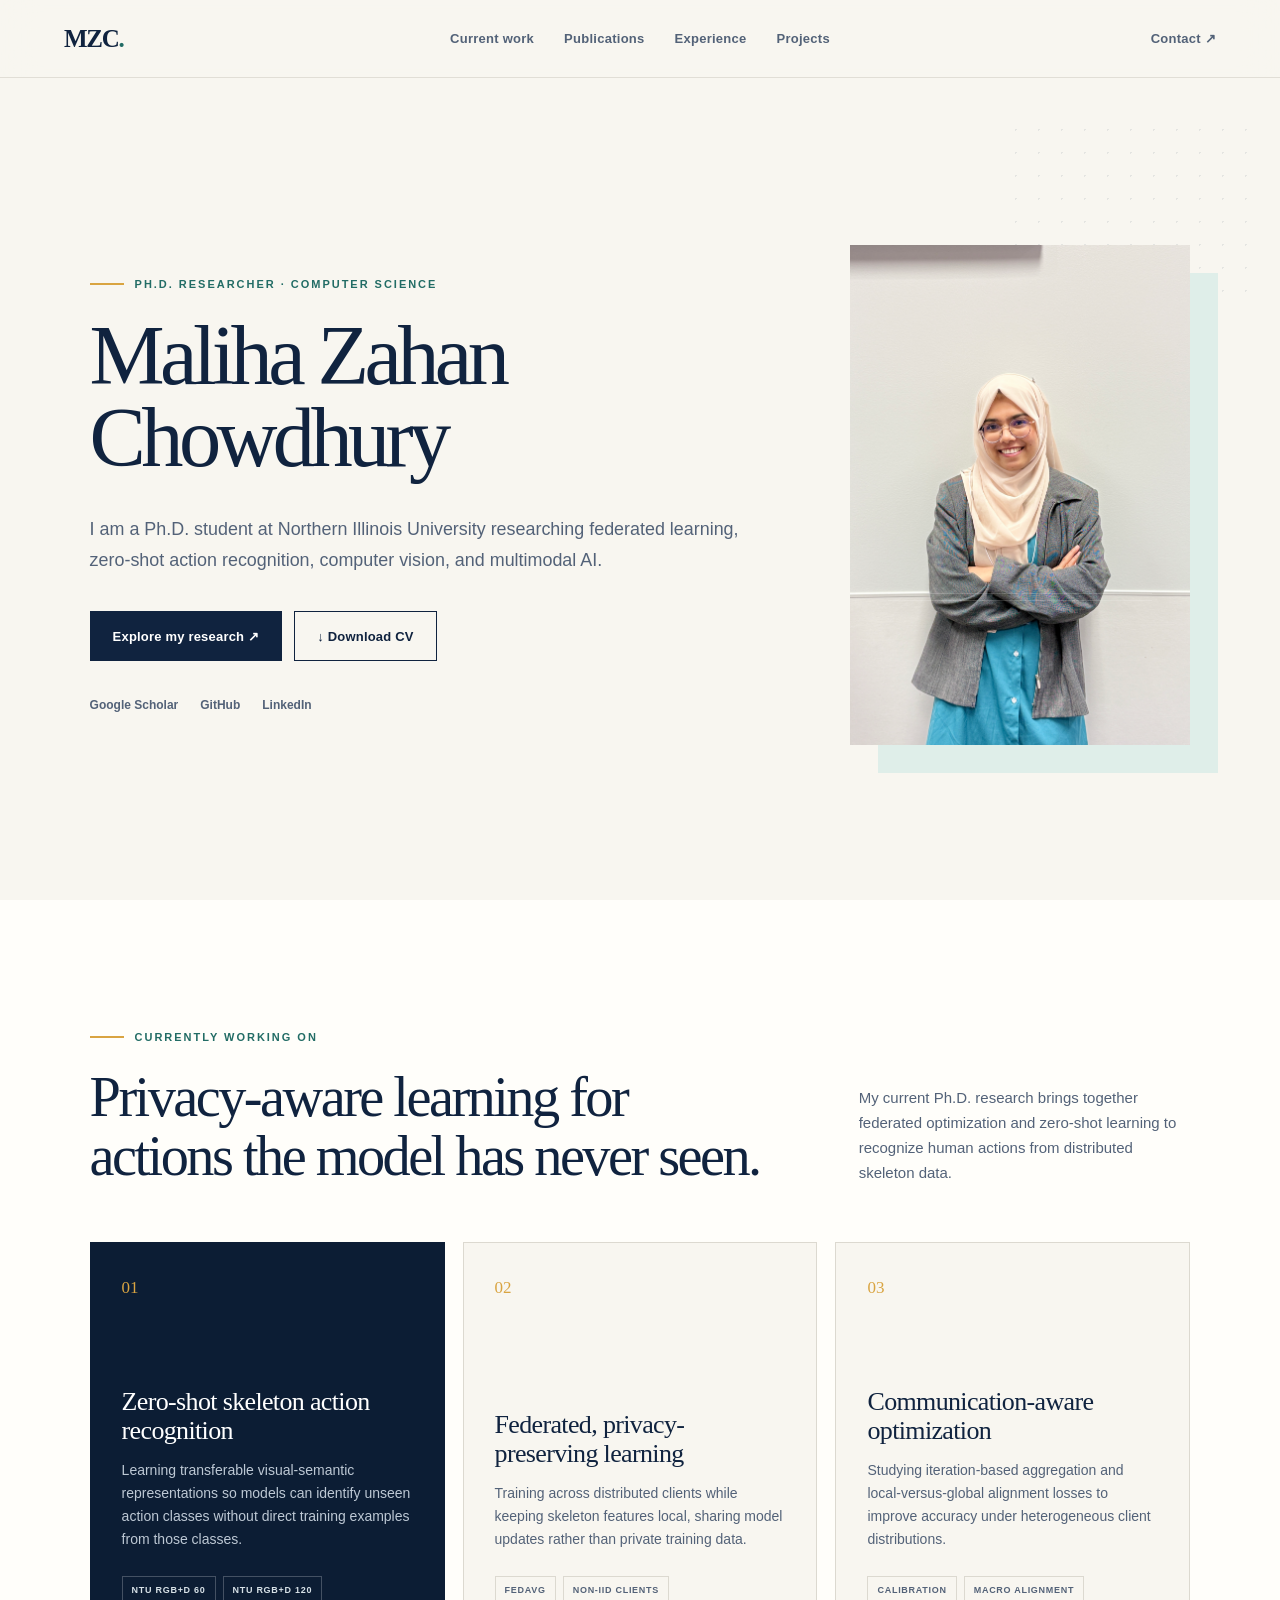
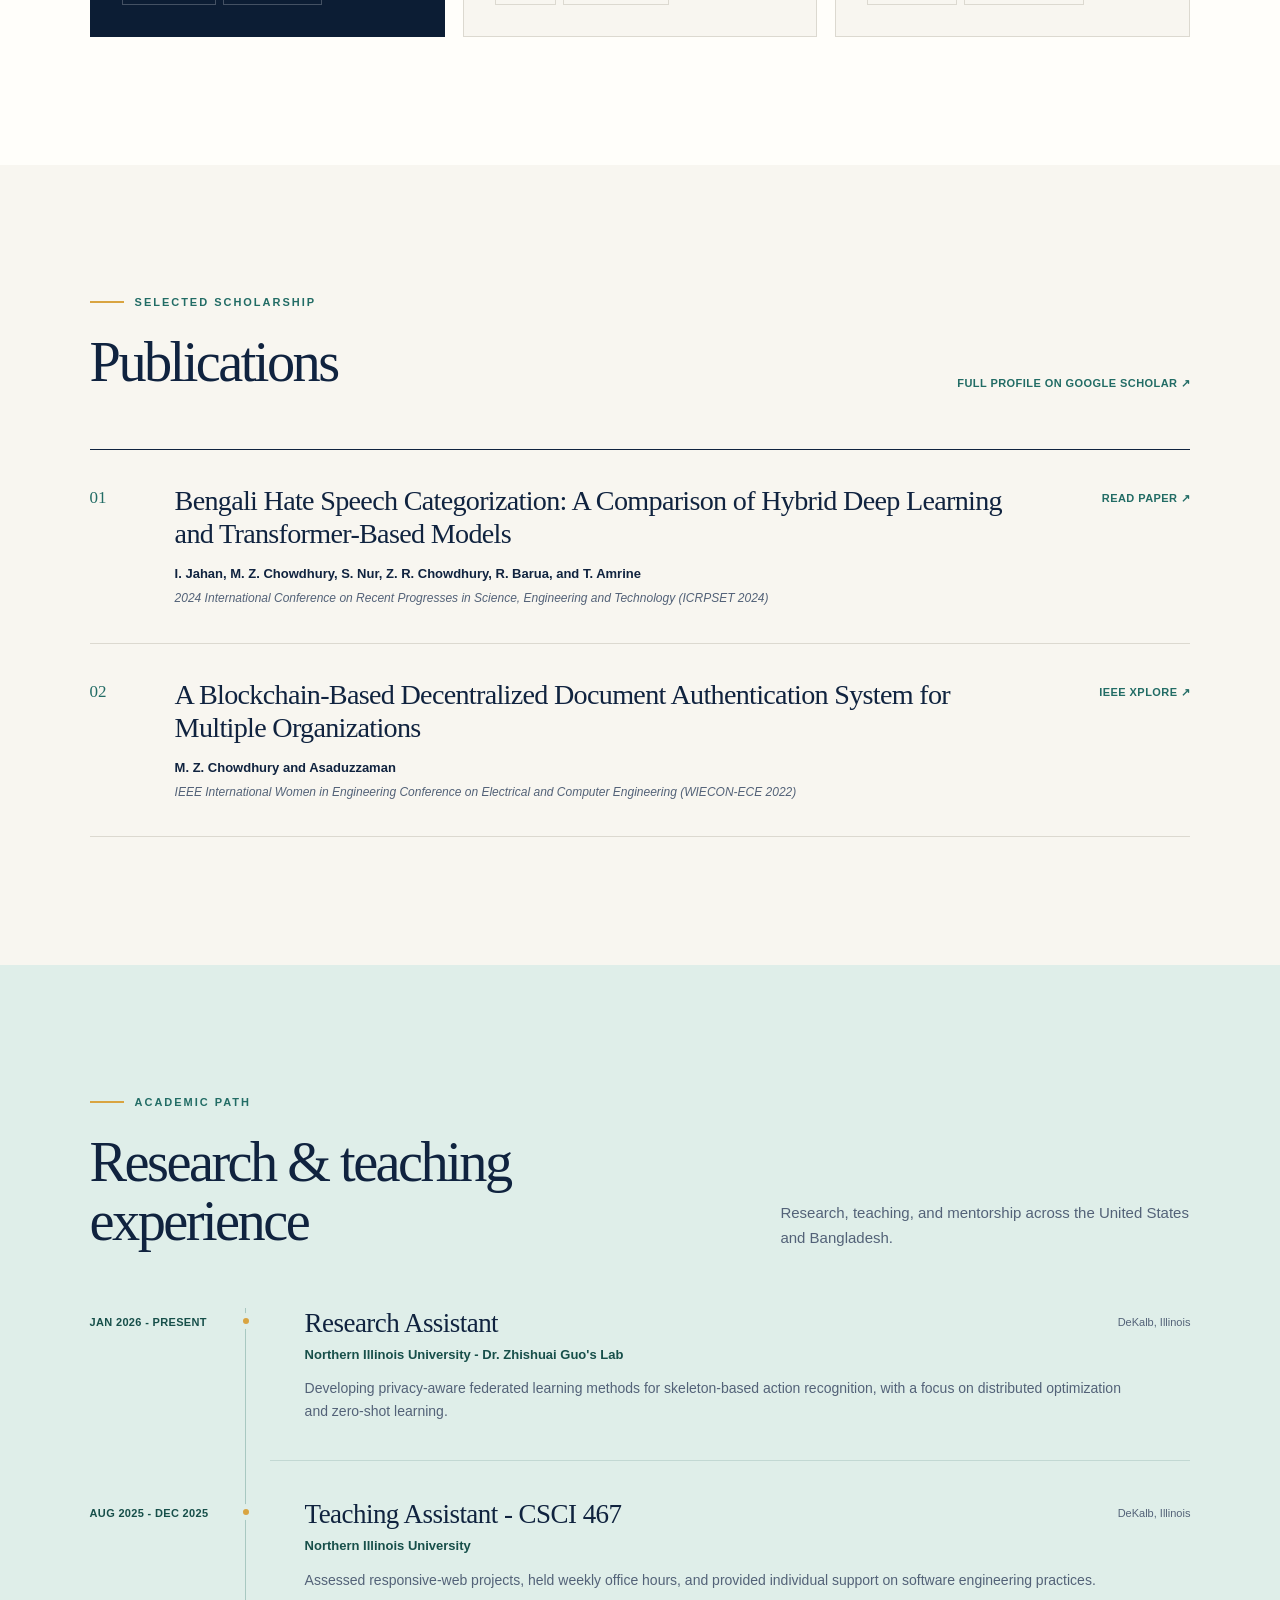
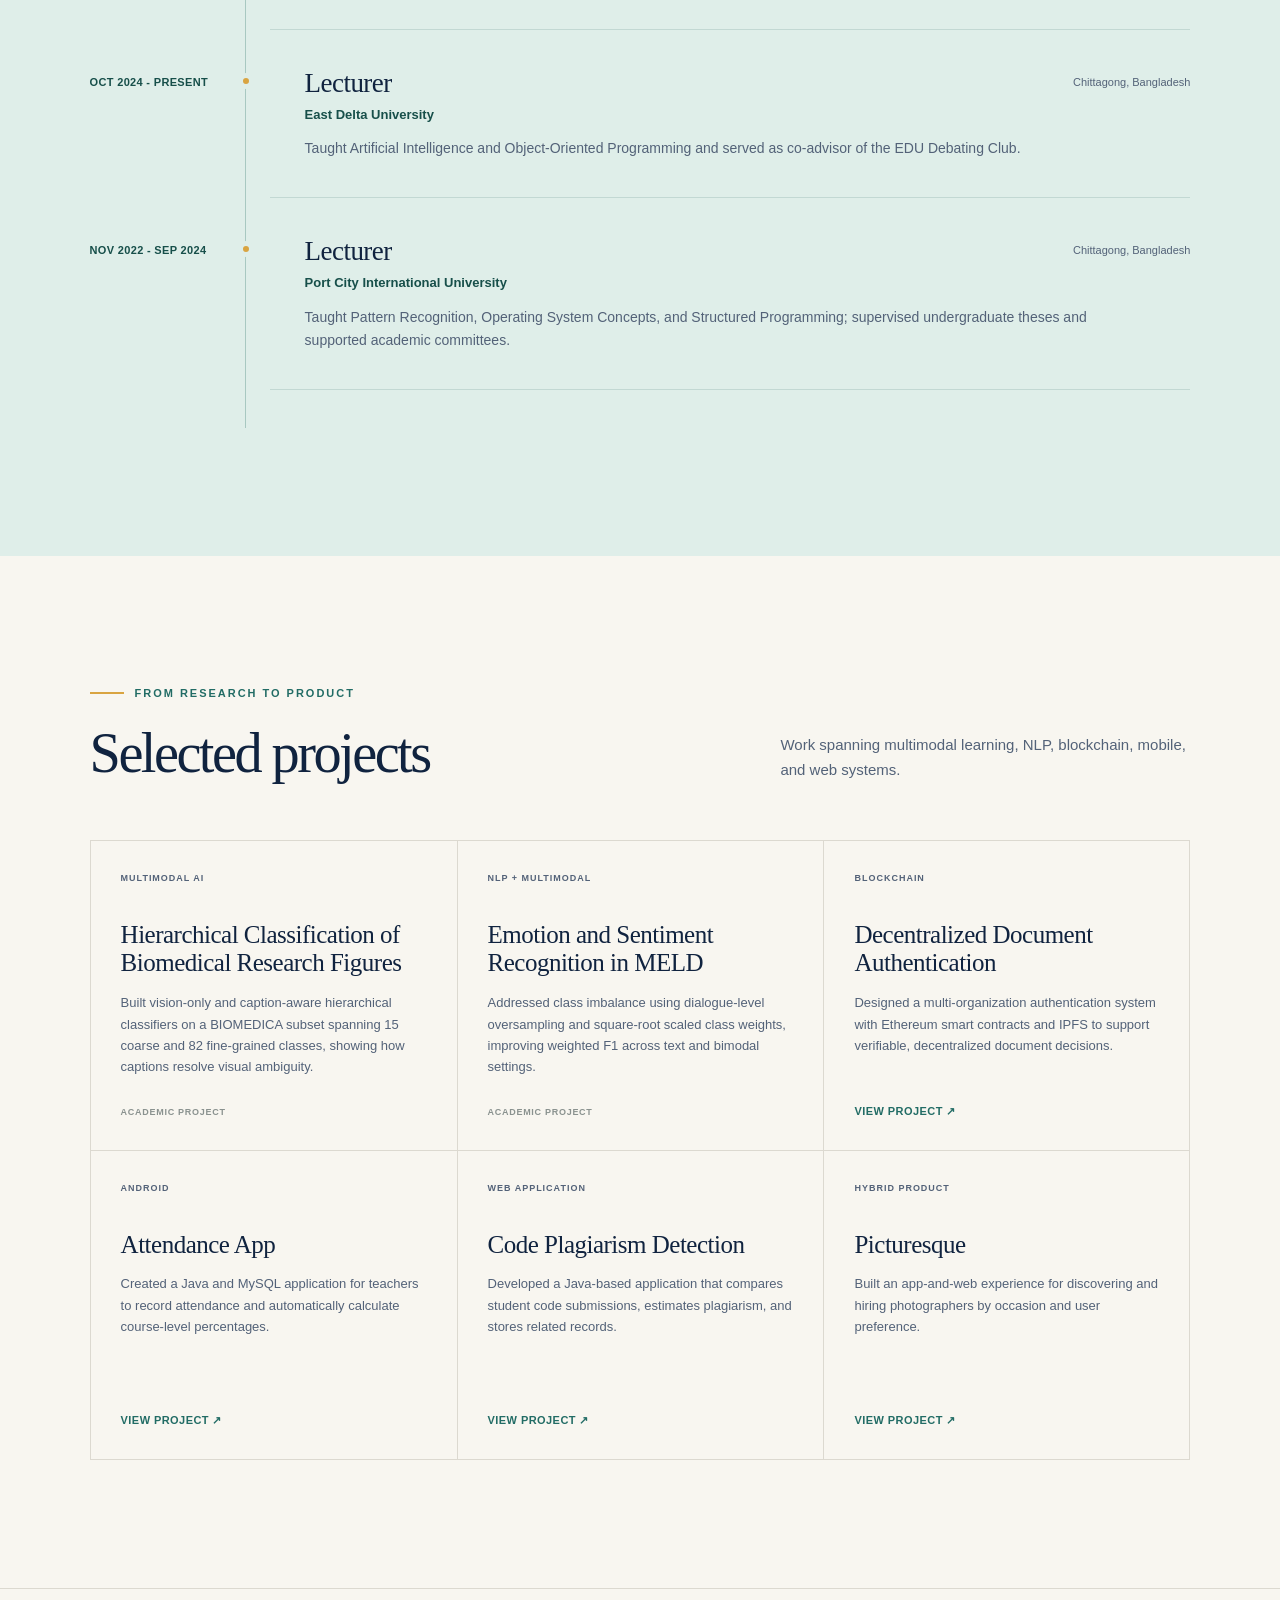
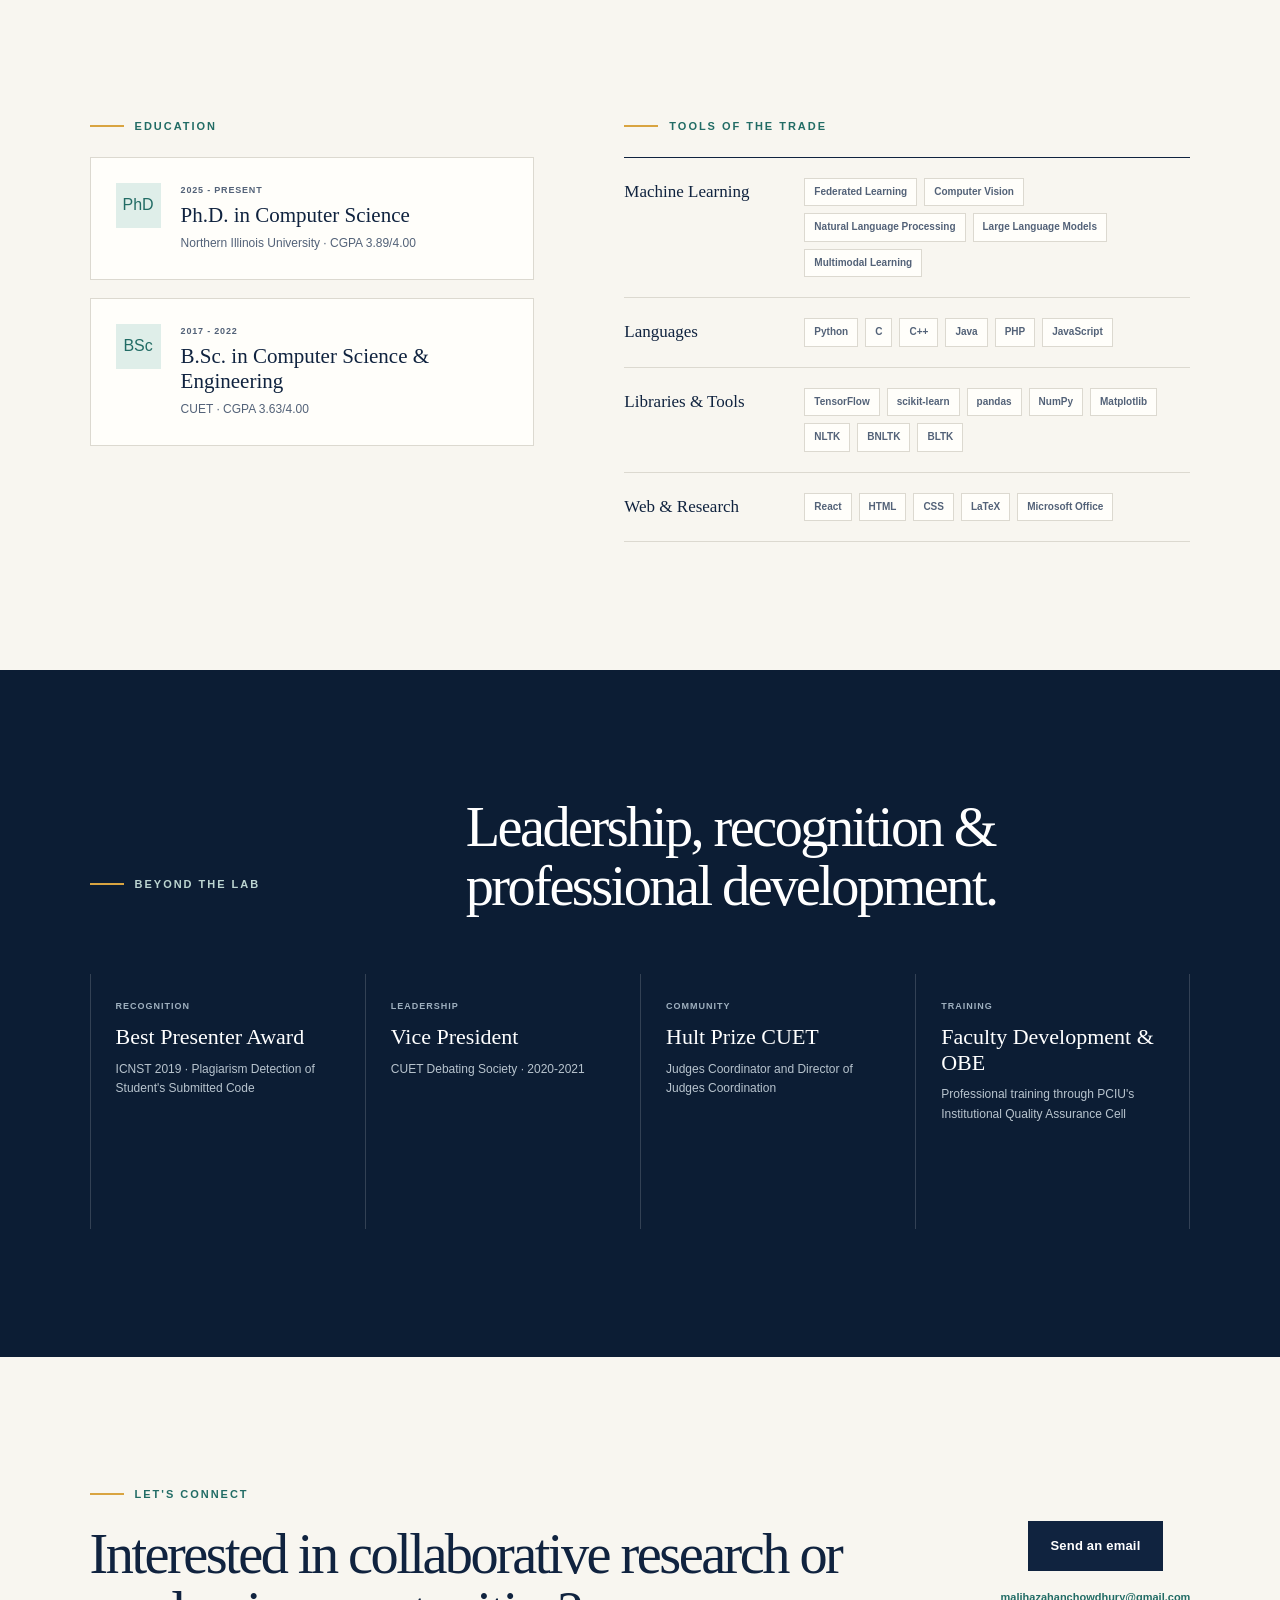
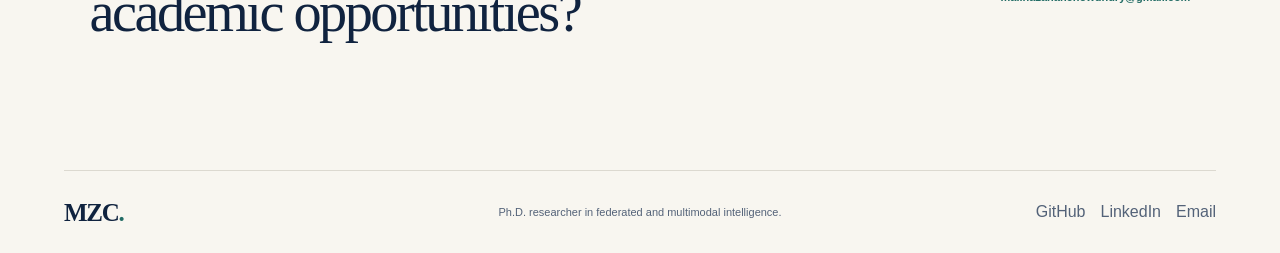
==== index.html @ ec16f1ff "Update index.html" ====
<!doctype html>
<html lang="en">
  <head>
    <meta charset="utf-8" />
    <meta name="viewport" content="width=device-width, initial-scale=1" />
    <meta name="theme-color" content="#0c1d34" />
    <meta
      name="description"
      content="Academic portfolio of Maliha Zahan Chowdhury, a Ph.D. researcher working in federated learning, zero-shot action recognition, computer vision, NLP, and multimodal AI."
    />
    <meta
      name="keywords"
      content="Maliha Zahan Chowdhury, federated learning, zero-shot learning, skeleton action recognition, computer vision, natural language processing, Northern Illinois University"
    />
    <meta name="author" content="Maliha Zahan Chowdhury" />
    <title>Maliha Zahan Chowdhury | Ph.D. Researcher</title>
    <link rel="icon" href="assets/favicon.svg" type="image/svg+xml" />
    <link rel="stylesheet" href="assets/portfolio.css" />
  </head>
  <body>
    <main>
      <header class="site-header">
        <a class="wordmark" href="#top" aria-label="Maliha Zahan Chowdhury - home">MZC<span>.</span></a>
        <nav aria-label="Main navigation">
          <a href="#work">Current work</a>
          <a href="#publications">Publications</a>
          <a href="#experience">Experience</a>
          <a href="#projects">Projects</a>
        </nav>
        <a class="header-contact" href="#contact">Contact ↗</a>
      </header>

      <section class="hero" id="top">
        <div class="hero-copy">
          <p class="eyebrow"><span></span> Ph.D. researcher · Computer Science</p>
          <h1>Maliha Zahan Chowdhury</h1>
          <p class="hero-lede">
            I am a Ph.D. student at Northern
            Illinois University researching federated learning, zero-shot action
            recognition, computer vision, and multimodal AI.
          </p>
          <div class="hero-actions">
            <a class="button button-primary" href="#work">Explore my research ↗</a>
            <a class="button button-secondary" href="assets/CV_Maliha_Zahan_Chowdhury.pdf" download>↓ Download CV</a>
          </div>
          <div class="social-row" aria-label="Academic and social profiles">
            <a href="https://scholar.google.com/citations?user=nl8xEpQAAAAJ&amp;hl=en&amp;oi=ao" target="_blank" rel="noreferrer">Google Scholar</a>
            <a href="https://github.com/malihachowdhury23" target="_blank" rel="noreferrer">GitHub</a>
            <a href="https://www.linkedin.com/in/maliha-zahan-chowdhury-b78220244/" target="_blank" rel="noreferrer">LinkedIn</a>
          </div>
        </div>
        
        <aside class="hero-panel profile-panel" aria-label="Portrait of Maliha Zahan Chowdhury">
          <img
            class="profile-photo"
            src="assets/maliha-profile.JPG"
            alt="Maliha Zahan Chowdhury"
          >
        </aside>
      </section>

      <!-- <div class="fact-strip" aria-label="Highlights">
        <div><strong>3.89</strong><span>Ph.D. CGPA</span></div>
        <div><strong>02</strong><span>Publications</span></div>
        <div><strong>04+</strong><span>Research domains</span></div>
        <div><strong>2019</strong><span>Best Presenter</span></div>
      </div> -->

      <section class="section current-work" id="work">
        <div class="section-heading">
          <div>
            <p class="eyebrow"><span></span> Currently working on</p>
            <h2>Privacy-aware learning for actions the model has never seen.</h2>
          </div>
          <p>
            My current Ph.D. research brings together federated optimization and
            zero-shot learning to recognize human actions from distributed skeleton data.
          </p>
        </div>
        <div class="work-grid">
          <article class="work-card featured-card">
            <div class="card-index">01</div>
            <h3>Zero-shot skeleton action recognition</h3>
            <p>
              Learning transferable visual-semantic representations so models can identify
              unseen action classes without direct training examples from those classes.
            </p>
            <div class="card-tags"><span>NTU RGB+D 60</span><span>NTU RGB+D 120</span></div>
          </article>
          <article class="work-card">
            <div class="card-index">02</div>
            <h3>Federated, privacy-preserving learning</h3>
            <p>
              Training across distributed clients while keeping skeleton features local,
              sharing model updates rather than private training data.
            </p>
            <div class="card-tags"><span>FedAvg</span><span>Non-IID clients</span></div>
          </article>
          <article class="work-card">
            <div class="card-index">03</div>
            <h3>Communication-aware optimization</h3>
            <p>
              Studying iteration-based aggregation and local-versus-global alignment losses
              to improve accuracy under heterogeneous client distributions.
            </p>
            <div class="card-tags"><span>Calibration</span><span>Macro alignment</span></div>
          </article>
        </div>
      </section>

      <section class="section publications" id="publications">
        <div class="section-heading compact-heading">
          <div>
            <p class="eyebrow"><span></span> Selected scholarship</p>
            <h2>Publications</h2>
          </div>
          <a class="text-link" href="https://scholar.google.com/citations?user=nl8xEpQAAAAJ&amp;hl=en&amp;oi=ao" target="_blank" rel="noreferrer">Full profile on Google Scholar ↗</a>
        </div>
        <div class="publication-list">
          <article class="publication-item">
            <span class="publication-number">01</span>
            <div>
              <h3>Bengali Hate Speech Categorization: A Comparison of Hybrid Deep Learning and Transformer-Based Models</h3>
              <p class="authors">I. Jahan, M. Z. Chowdhury, S. Nur, Z. R. Chowdhury, R. Barua, and T. Amrine</p>
              <p class="venue">2024 International Conference on Recent Progresses in Science, Engineering and Technology (ICRPSET 2024)</p>
            </div>
            <a class="external-link" href="https://drive.google.com/file/d/1DCoCnHW7xGMl8zq952IIuLh1VW6hL8gZ/view?usp=drive_link" target="_blank" rel="noreferrer">Read paper ↗</a>
          </article>
          <article class="publication-item">
            <span class="publication-number">02</span>
            <div>
              <h3>A Blockchain-Based Decentralized Document Authentication System for Multiple Organizations</h3>
              <p class="authors">M. Z. Chowdhury and Asaduzzaman</p>
              <p class="venue">IEEE International Women in Engineering Conference on Electrical and Computer Engineering (WIECON-ECE 2022)</p>
            </div>
            <a class="external-link" href="https://ieeexplore.ieee.org/abstract/document/10151411" target="_blank" rel="noreferrer">IEEE Xplore ↗</a>
          </article>
        </div>
      </section>

      <section class="section experience" id="experience">
        <div class="section-heading compact-heading">
          <div>
            <p class="eyebrow"><span></span> Academic path</p>
            <h2>Research &amp; teaching experience</h2>
          </div>
          <p>Research, teaching, and mentorship across the United States and Bangladesh.</p>
        </div>
        <div class="timeline">
          <article class="timeline-item">
            <p class="timeline-period">Jan 2026 - Present</p><div class="timeline-marker"><span></span></div>
            <div class="timeline-content">
              <div class="timeline-title-row"><div><h3>Research Assistant</h3><p class="organization">Northern Illinois University - Dr. Zhishuai Guo's Lab</p></div><p class="location">DeKalb, Illinois</p></div>
              <p>Developing privacy-aware federated learning methods for skeleton-based action recognition, with a focus on distributed optimization and zero-shot learning.</p>
            </div>
          </article>
          <article class="timeline-item">
            <p class="timeline-period">Aug 2025 - Dec 2025</p><div class="timeline-marker"><span></span></div>
            <div class="timeline-content">
              <div class="timeline-title-row"><div><h3>Teaching Assistant - CSCI 467</h3><p class="organization">Northern Illinois University</p></div><p class="location">DeKalb, Illinois</p></div>
              <p>Assessed responsive-web projects, held weekly office hours, and provided individual support on software engineering practices.</p>
            </div>
          </article>
          <article class="timeline-item">
            <p class="timeline-period">Oct 2024 - Present</p><div class="timeline-marker"><span></span></div>
            <div class="timeline-content">
              <div class="timeline-title-row"><div><h3>Lecturer</h3><p class="organization">East Delta University</p></div><p class="location">Chittagong, Bangladesh</p></div>
              <p>Taught Artificial Intelligence and Object-Oriented Programming and served as co-advisor of the EDU Debating Club.</p>
            </div>
          </article>
          <article class="timeline-item">
            <p class="timeline-period">Nov 2022 - Sep 2024</p><div class="timeline-marker"><span></span></div>
            <div class="timeline-content">
              <div class="timeline-title-row"><div><h3>Lecturer</h3><p class="organization">Port City International University</p></div><p class="location">Chittagong, Bangladesh</p></div>
              <p>Taught Pattern Recognition, Operating System Concepts, and Structured Programming; supervised undergraduate theses and supported academic committees.</p>
            </div>
          </article>
        </div>
      </section>

      <section class="section projects" id="projects">
        <div class="section-heading compact-heading">
          <div><p class="eyebrow"><span></span> From research to product</p><h2>Selected projects</h2></div>
          <p>Work spanning multimodal learning, NLP, blockchain, mobile, and web systems.</p>
        </div>
        <div class="project-grid">
          <article class="project-card"><p class="project-tag">Multimodal AI</p><h3>Hierarchical Classification of Biomedical Research Figures</h3><p>Built vision-only and caption-aware hierarchical classifiers on a BIOMEDICA subset spanning 15 coarse and 82 fine-grained classes, showing how captions resolve visual ambiguity.</p><span class="project-note">Academic project</span></article>
          <article class="project-card"><p class="project-tag">NLP + Multimodal</p><h3>Emotion and Sentiment Recognition in MELD</h3><p>Addressed class imbalance using dialogue-level oversampling and square-root scaled class weights, improving weighted F1 across text and bimodal settings.</p><span class="project-note">Academic project</span></article>
          <article class="project-card"><p class="project-tag">Blockchain</p><h3>Decentralized Document Authentication</h3><p>Designed a multi-organization authentication system with Ethereum smart contracts and IPFS to support verifiable, decentralized document decisions.</p><a class="external-link" href="https://ieeexplore.ieee.org/abstract/document/10151411" target="_blank" rel="noreferrer">View project ↗</a></article>
          <article class="project-card"><p class="project-tag">Android</p><h3>Attendance App</h3><p>Created a Java and MySQL application for teachers to record attendance and automatically calculate course-level percentages.</p><a class="external-link" href="https://github.com/MalihaMima/Attendance-App" target="_blank" rel="noreferrer">View project ↗</a></article>
          <article class="project-card"><p class="project-tag">Web Application</p><h3>Code Plagiarism Detection</h3><p>Developed a Java-based application that compares student code submissions, estimates plagiarism, and stores related records.</p><a class="external-link" href="https://github.com/MalihaMima/Plagiarism-Detection-of-Students-Submitted-Code" target="_blank" rel="noreferrer">View project ↗</a></article>
          <article class="project-card"><p class="project-tag">Hybrid Product</p><h3>Picturesque</h3><p>Built an app-and-web experience for discovering and hiring photographers by occasion and user preference.</p><a class="external-link" href="https://github.com/KanizTonni/Picturesque" target="_blank" rel="noreferrer">View project ↗</a></article>
        </div>
      </section>

      <section class="section credentials" id="education">
        <div class="credentials-grid">
          <div>
            <p class="eyebrow"><span></span> Education</p>
            <div class="education-list">
              <article><div class="credential-icon">PhD</div><div><p class="credential-date">2025 - Present</p><h3>Ph.D. in Computer Science</h3><p>Northern Illinois University · CGPA 3.89/4.00</p></div></article>
              <article><div class="credential-icon">BSc</div><div><p class="credential-date">2017 - 2022</p><h3>B.Sc. in Computer Science &amp; Engineering</h3><p>CUET · CGPA 3.63/4.00</p></div></article>
            </div>
          </div>
          <div>
            <p class="eyebrow"><span></span> Tools of the trade</p>
            <div class="skills-list">
              <article><h3>Machine Learning</h3><div><span>Federated Learning</span><span>Computer Vision</span><span>Natural Language Processing</span><span>Large Language Models</span><span>Multimodal Learning</span></div></article>
              <article><h3>Languages</h3><div><span>Python</span><span>C</span><span>C++</span><span>Java</span><span>PHP</span><span>JavaScript</span></div></article>
              <article><h3>Libraries &amp; Tools</h3><div><span>TensorFlow</span><span>scikit-learn</span><span>pandas</span><span>NumPy</span><span>Matplotlib</span><span>NLTK</span><span>BNLTK</span><span>BLTK</span></div></article>
              <article><h3>Web &amp; Research</h3><div><span>React</span><span>HTML</span><span>CSS</span><span>LaTeX</span><span>Microsoft Office</span></div></article>
            </div>
          </div>
        </div>
      </section>

      <section class="section recognition">
        <div class="recognition-intro"><p class="eyebrow light"><span></span> Beyond the lab</p><h2>Leadership, recognition &amp; professional development.</h2></div>
        <div class="recognition-grid">
          <article><p class="recognition-label">Recognition</p><h3>Best Presenter Award</h3><p>ICNST 2019 · Plagiarism Detection of Student's Submitted Code</p></article>
          <article><p class="recognition-label">Leadership</p><h3>Vice President</h3><p>CUET Debating Society · 2020-2021</p></article>
          <article><p class="recognition-label">Community</p><h3>Hult Prize CUET</h3><p>Judges Coordinator and Director of Judges Coordination</p></article>
          <article><p class="recognition-label">Training</p><h3>Faculty Development &amp; OBE</h3><p>Professional training through PCIU's Institutional Quality Assurance Cell</p></article>
        </div>
      </section>

      <section class="contact" id="contact">
        <div><p class="eyebrow"><span></span> Let's connect</p><h2>Interested in collaborative research or academic opportunities?</h2></div>
        <div class="contact-actions">
          <a class="button button-primary" href="mailto:malihazahanchowdhury@gmail.com">Send an email</a>
          <a class="contact-email" href="mailto:malihazahanchowdhury@gmail.com">malihazahanchowdhury@gmail.com</a>
        </div>
      </section>

      <footer>
        <div class="footer-mark">MZC<span>.</span></div>
        <p>Ph.D. researcher in federated and multimodal intelligence.</p>
        <div><a href="https://github.com/MalihaMima" target="_blank" rel="noreferrer">GitHub</a><a href="https://www.linkedin.com/in/maliha-zahan-chowdhury-b78220244/" target="_blank" rel="noreferrer">LinkedIn</a><a href="mailto:malihazahanchowdhury@gmail.com">Email</a></div>
      </footer>
    </main>
  </body>
</html>
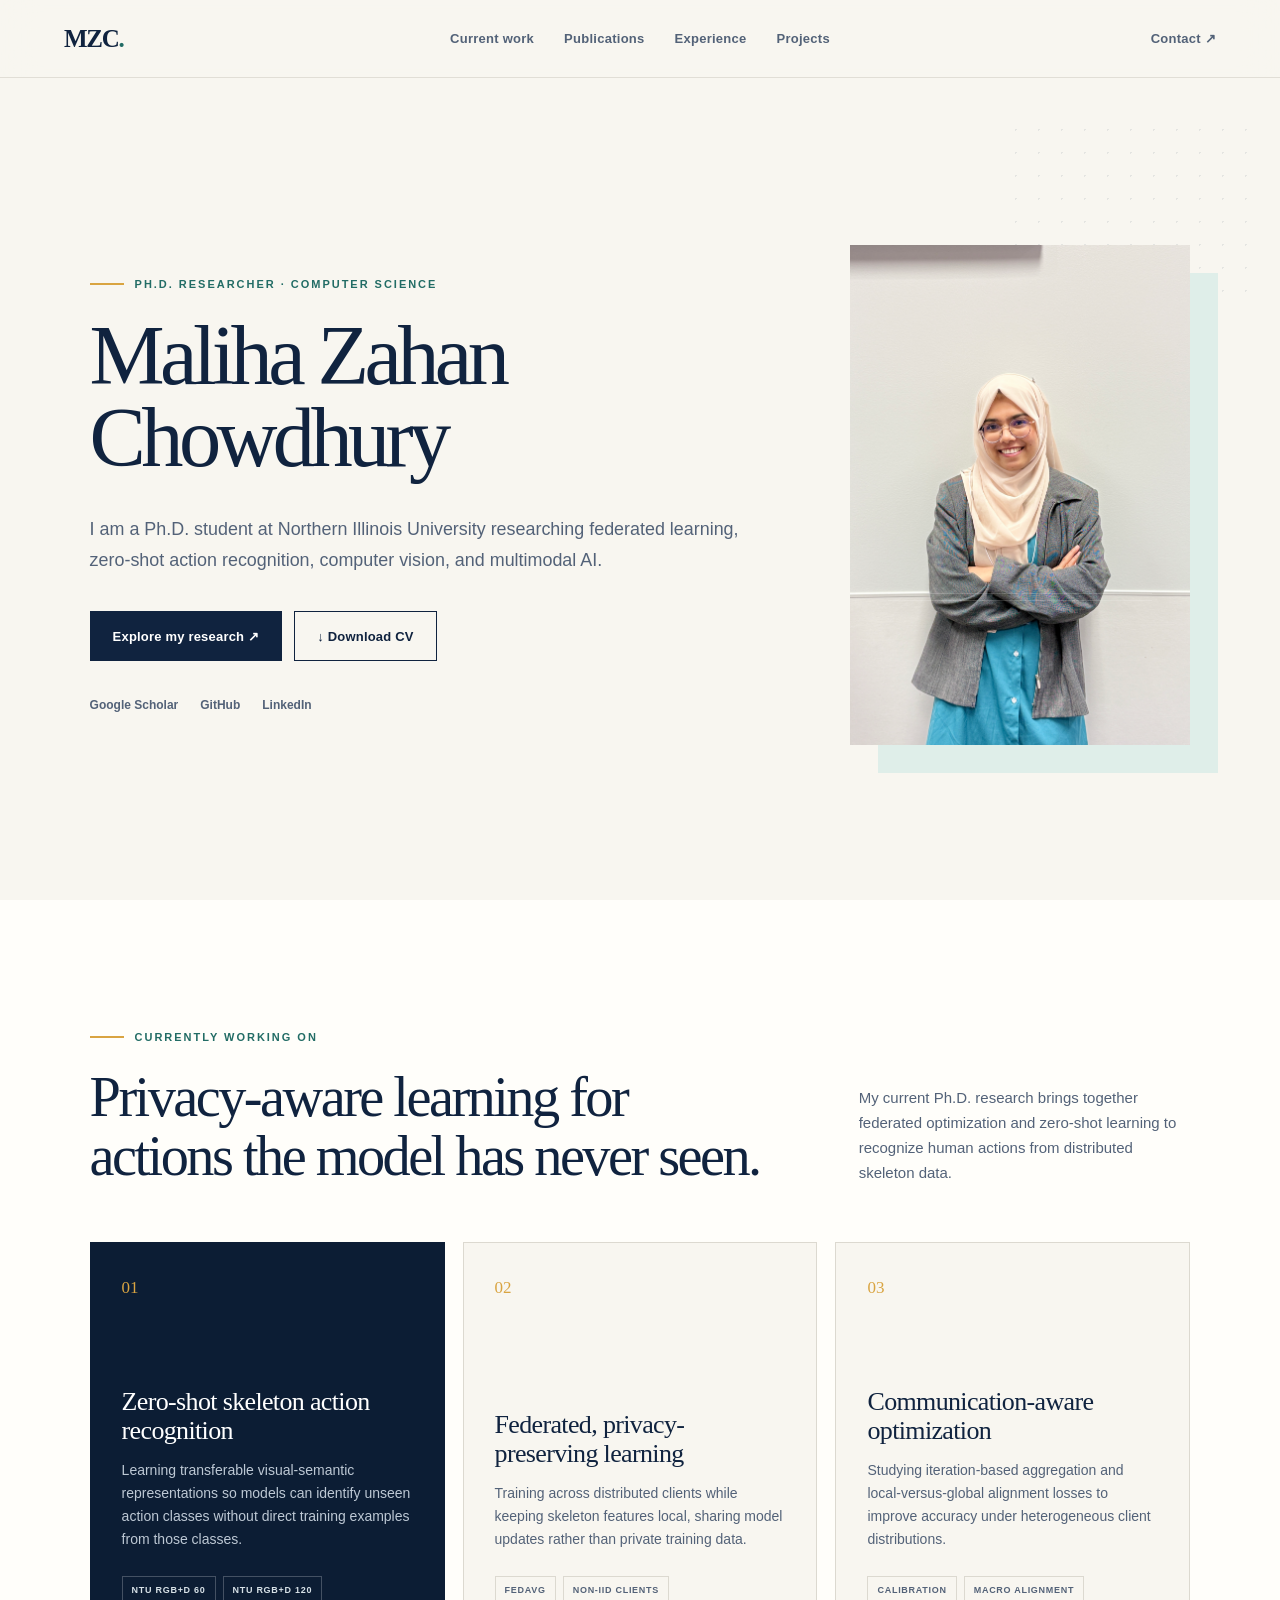
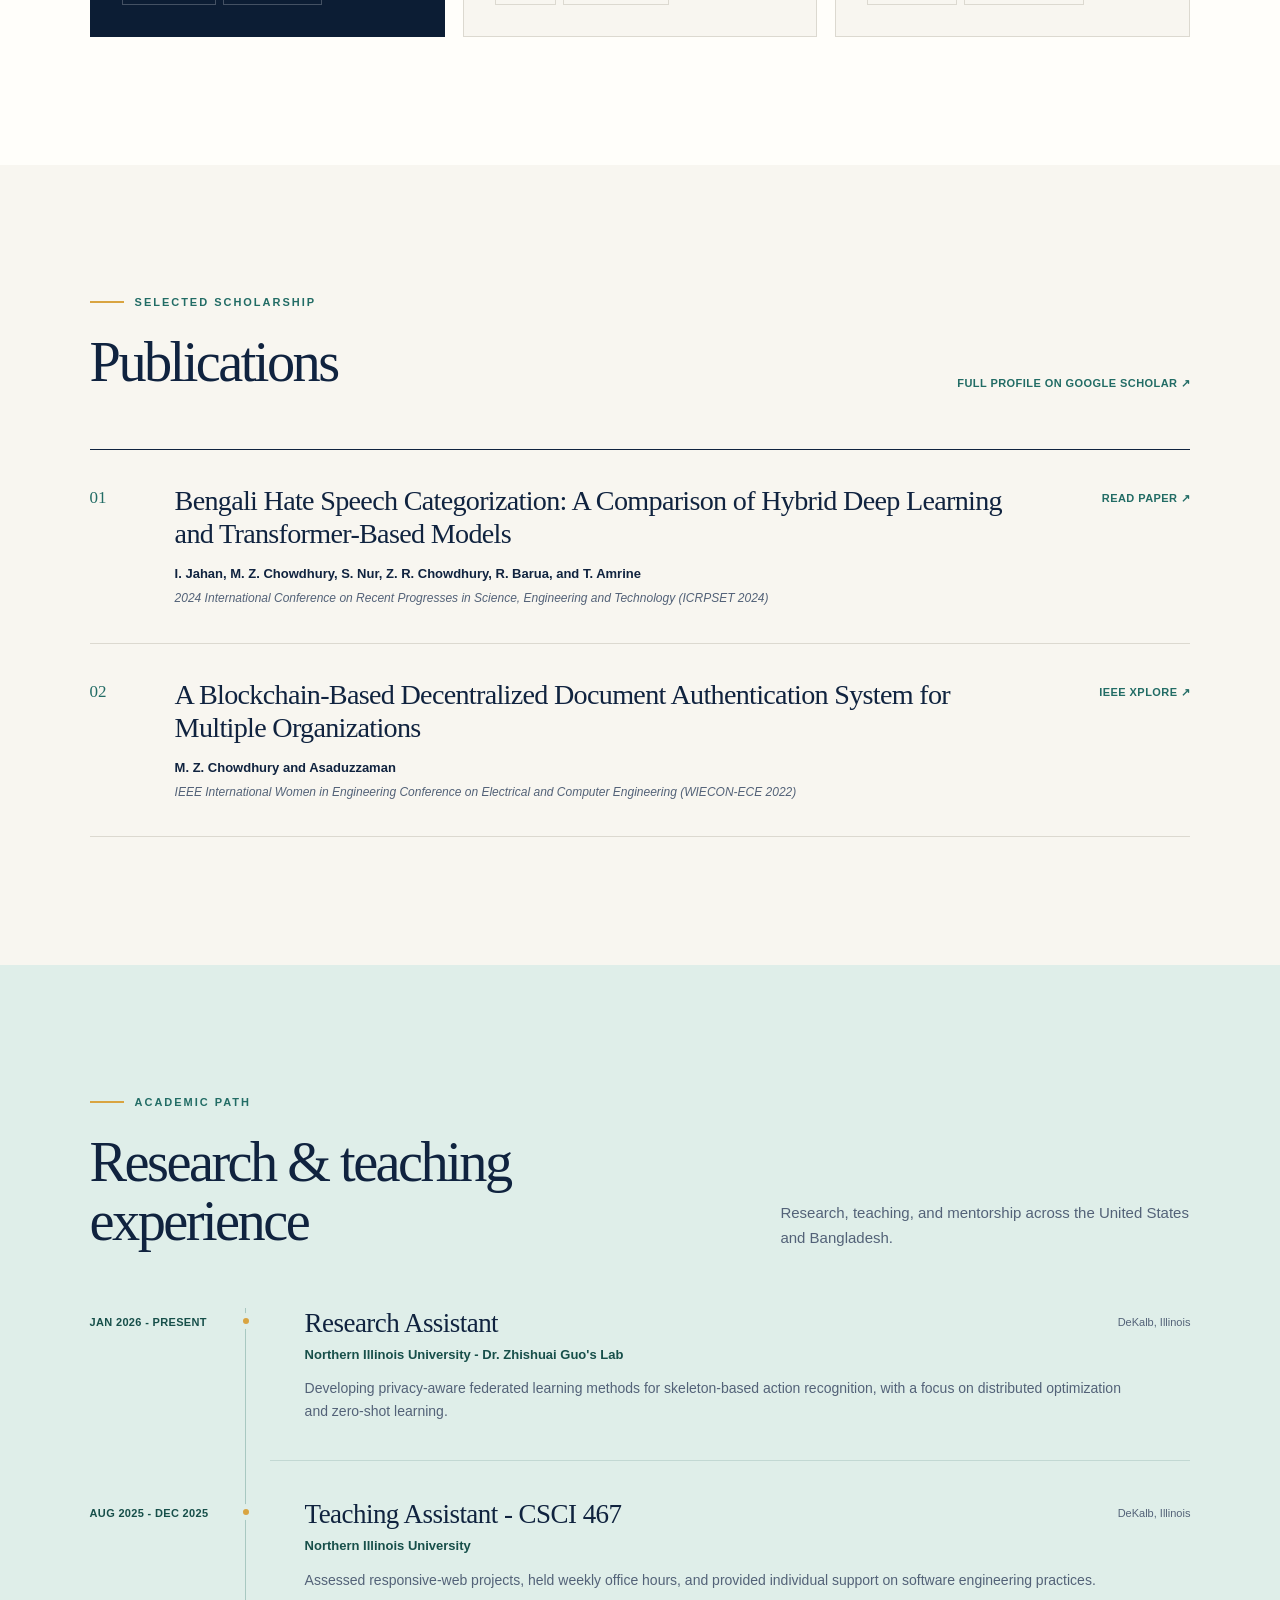
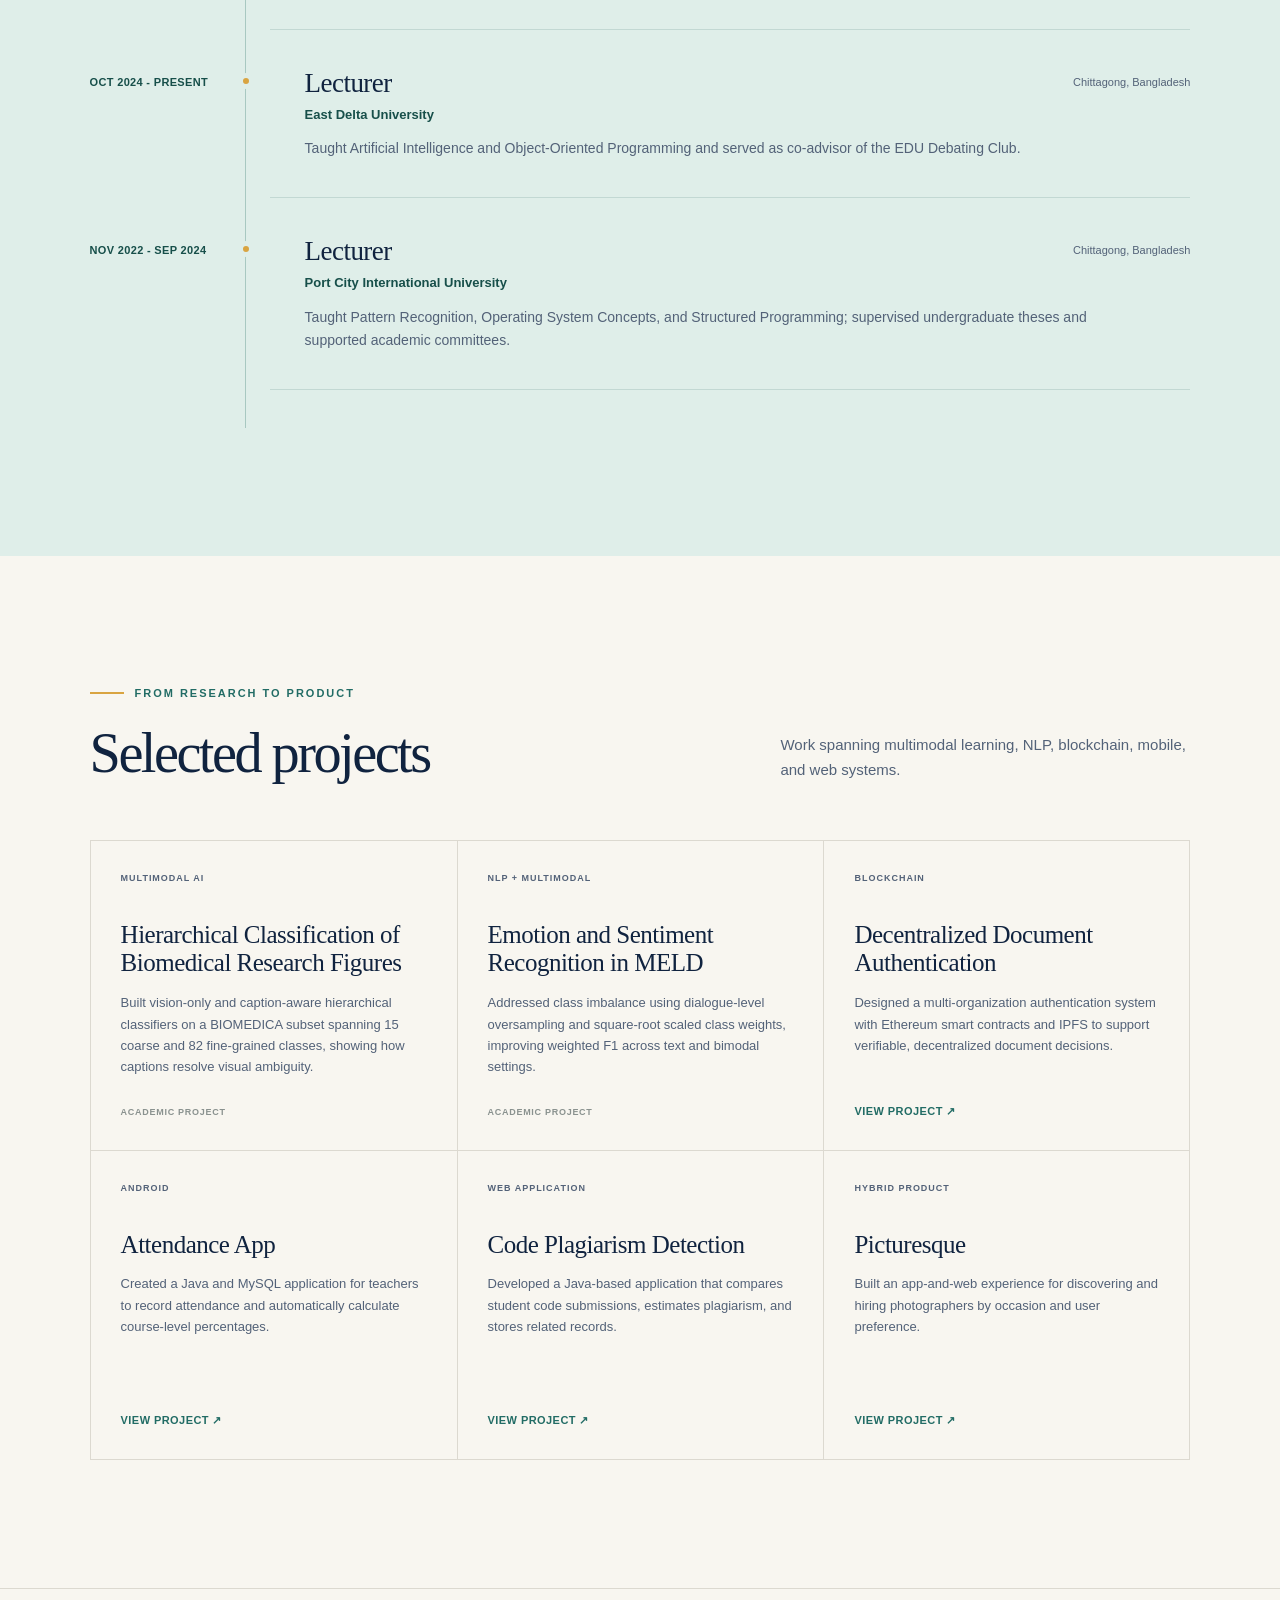
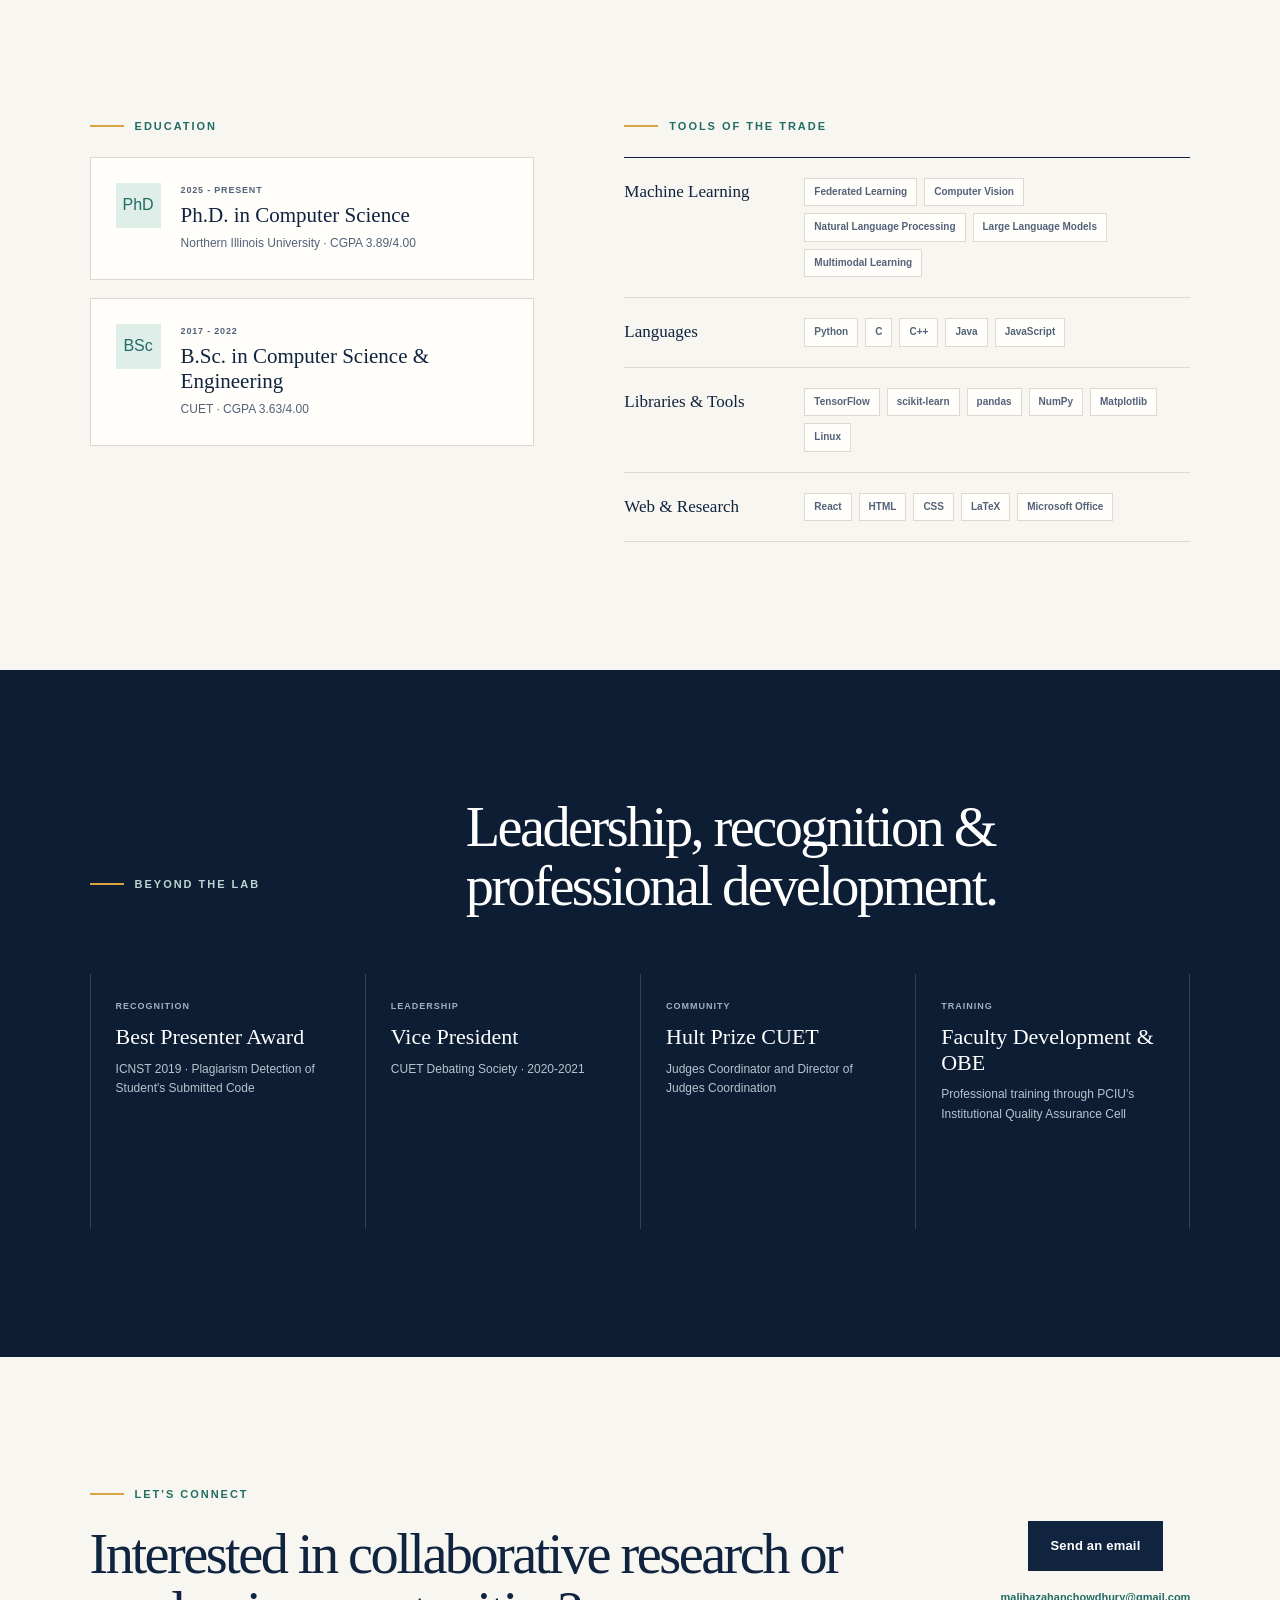
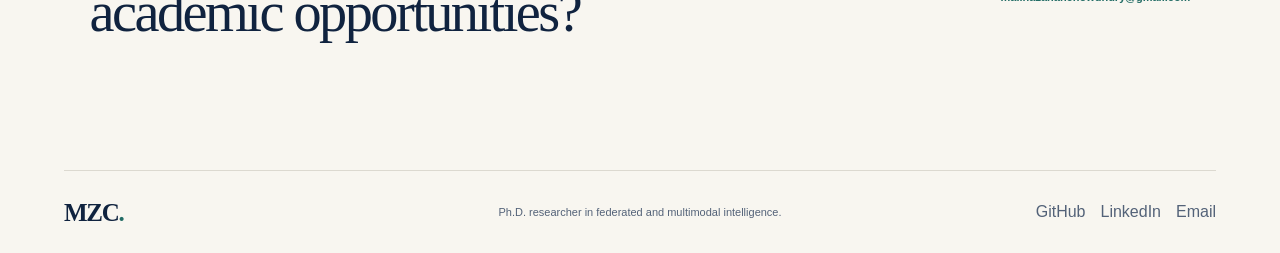
==== commit d371a102: "Update index.html" ====
--- a/index.html
+++ b/index.html
@@ -124,7 +124,7 @@
               <p class="authors">I. Jahan, M. Z. Chowdhury, S. Nur, Z. R. Chowdhury, R. Barua, and T. Amrine</p>
               <p class="venue">2024 International Conference on Recent Progresses in Science, Engineering and Technology (ICRPSET 2024)</p>
             </div>
-            <a class="external-link" href="https://drive.google.com/file/d/1DCoCnHW7xGMl8zq952IIuLh1VW6hL8gZ/view?usp=drive_link" target="_blank" rel="noreferrer">Read paper ↗</a>
+            <a class="external-link" href="https://ieeexplore.ieee.org/abstract/document/10955953" target="_blank" rel="noreferrer">Read paper ↗</a>
           </article>
           <article class="publication-item">
             <span class="publication-number">02</span>
@@ -206,8 +206,8 @@
             <p class="eyebrow"><span></span> Tools of the trade</p>
             <div class="skills-list">
               <article><h3>Machine Learning</h3><div><span>Federated Learning</span><span>Computer Vision</span><span>Natural Language Processing</span><span>Large Language Models</span><span>Multimodal Learning</span></div></article>
-              <article><h3>Languages</h3><div><span>Python</span><span>C</span><span>C++</span><span>Java</span><span>PHP</span><span>JavaScript</span></div></article>
-              <article><h3>Libraries &amp; Tools</h3><div><span>TensorFlow</span><span>scikit-learn</span><span>pandas</span><span>NumPy</span><span>Matplotlib</span><span>NLTK</span><span>BNLTK</span><span>BLTK</span></div></article>
+              <article><h3>Languages</h3><div><span>Python</span><span>C</span><span>C++</span><span>Java</span><span>JavaScript</span></div></article>
+              <article><h3>Libraries &amp; Tools</h3><div><span>TensorFlow</span><span>scikit-learn</span><span>pandas</span><span>NumPy</span><span>Matplotlib</span><span>Linux</span></div></article>
               <article><h3>Web &amp; Research</h3><div><span>React</span><span>HTML</span><span>CSS</span><span>LaTeX</span><span>Microsoft Office</span></div></article>
             </div>
           </div>
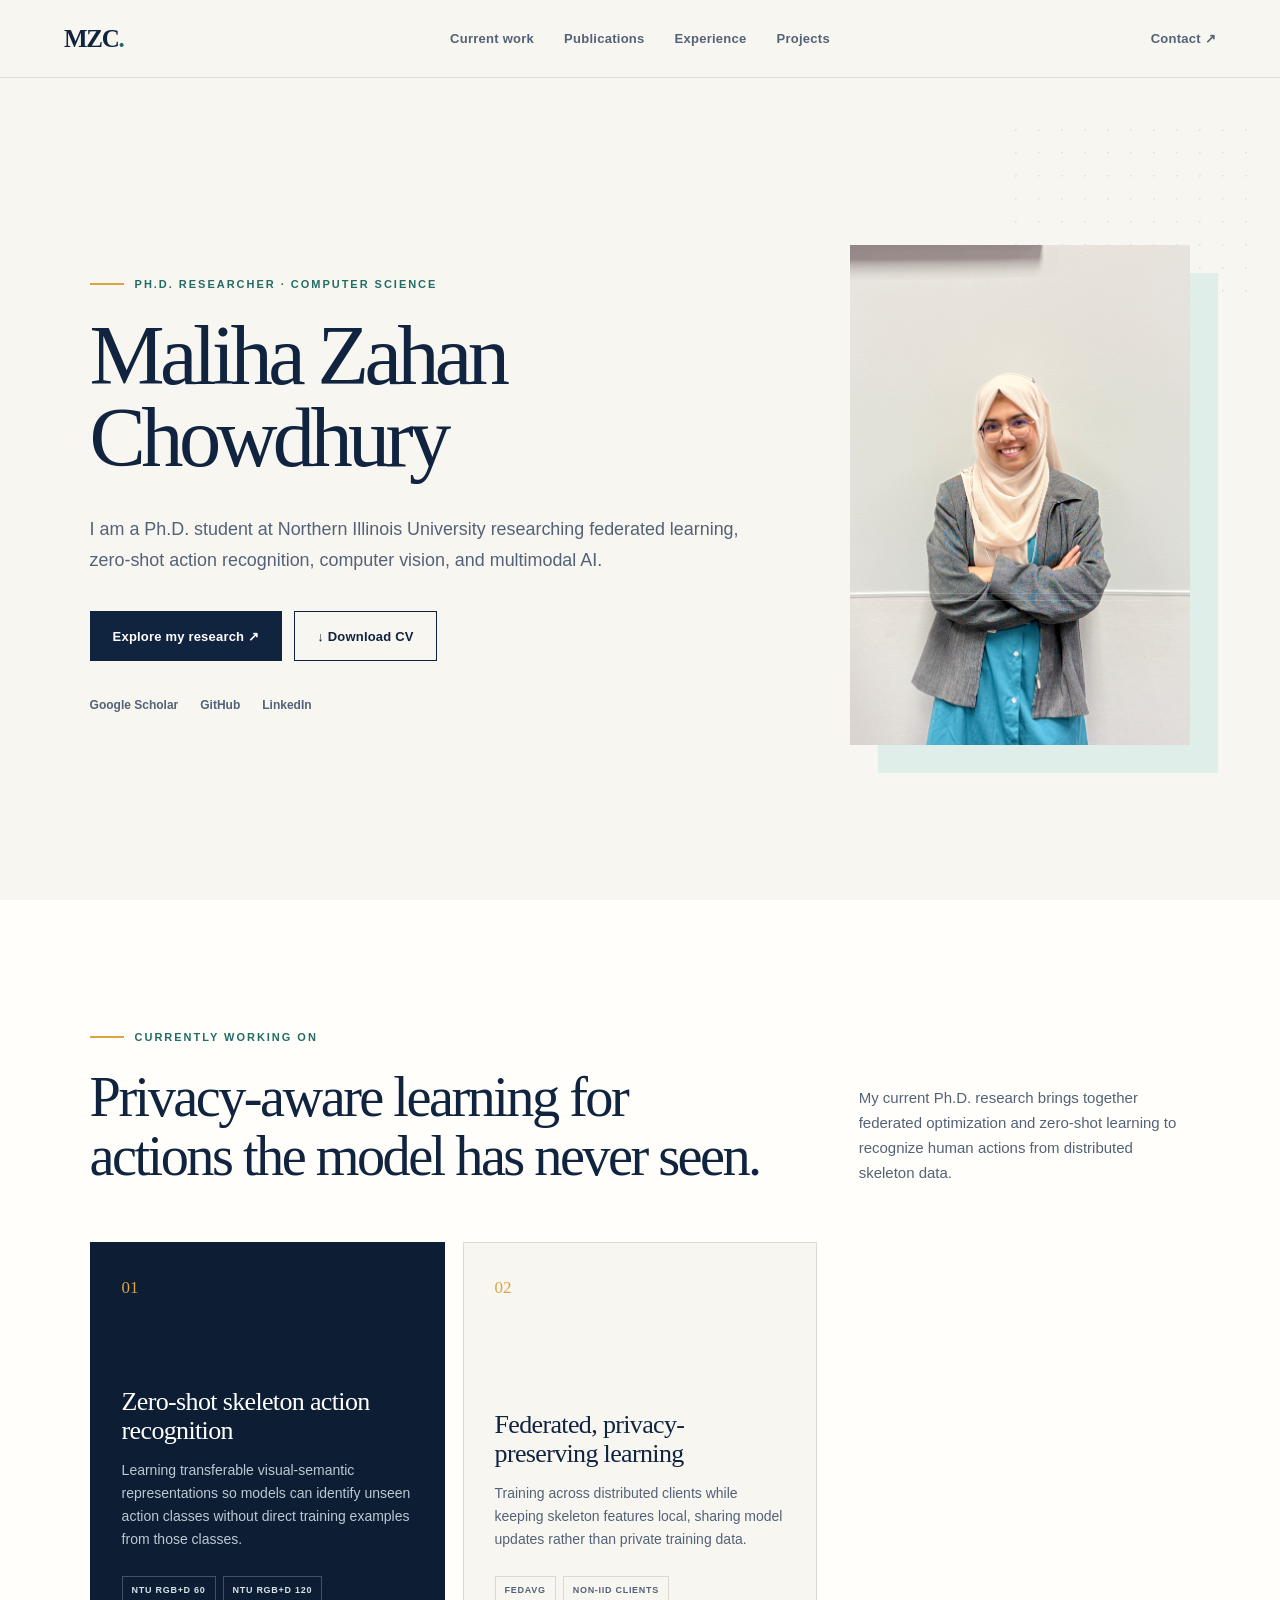
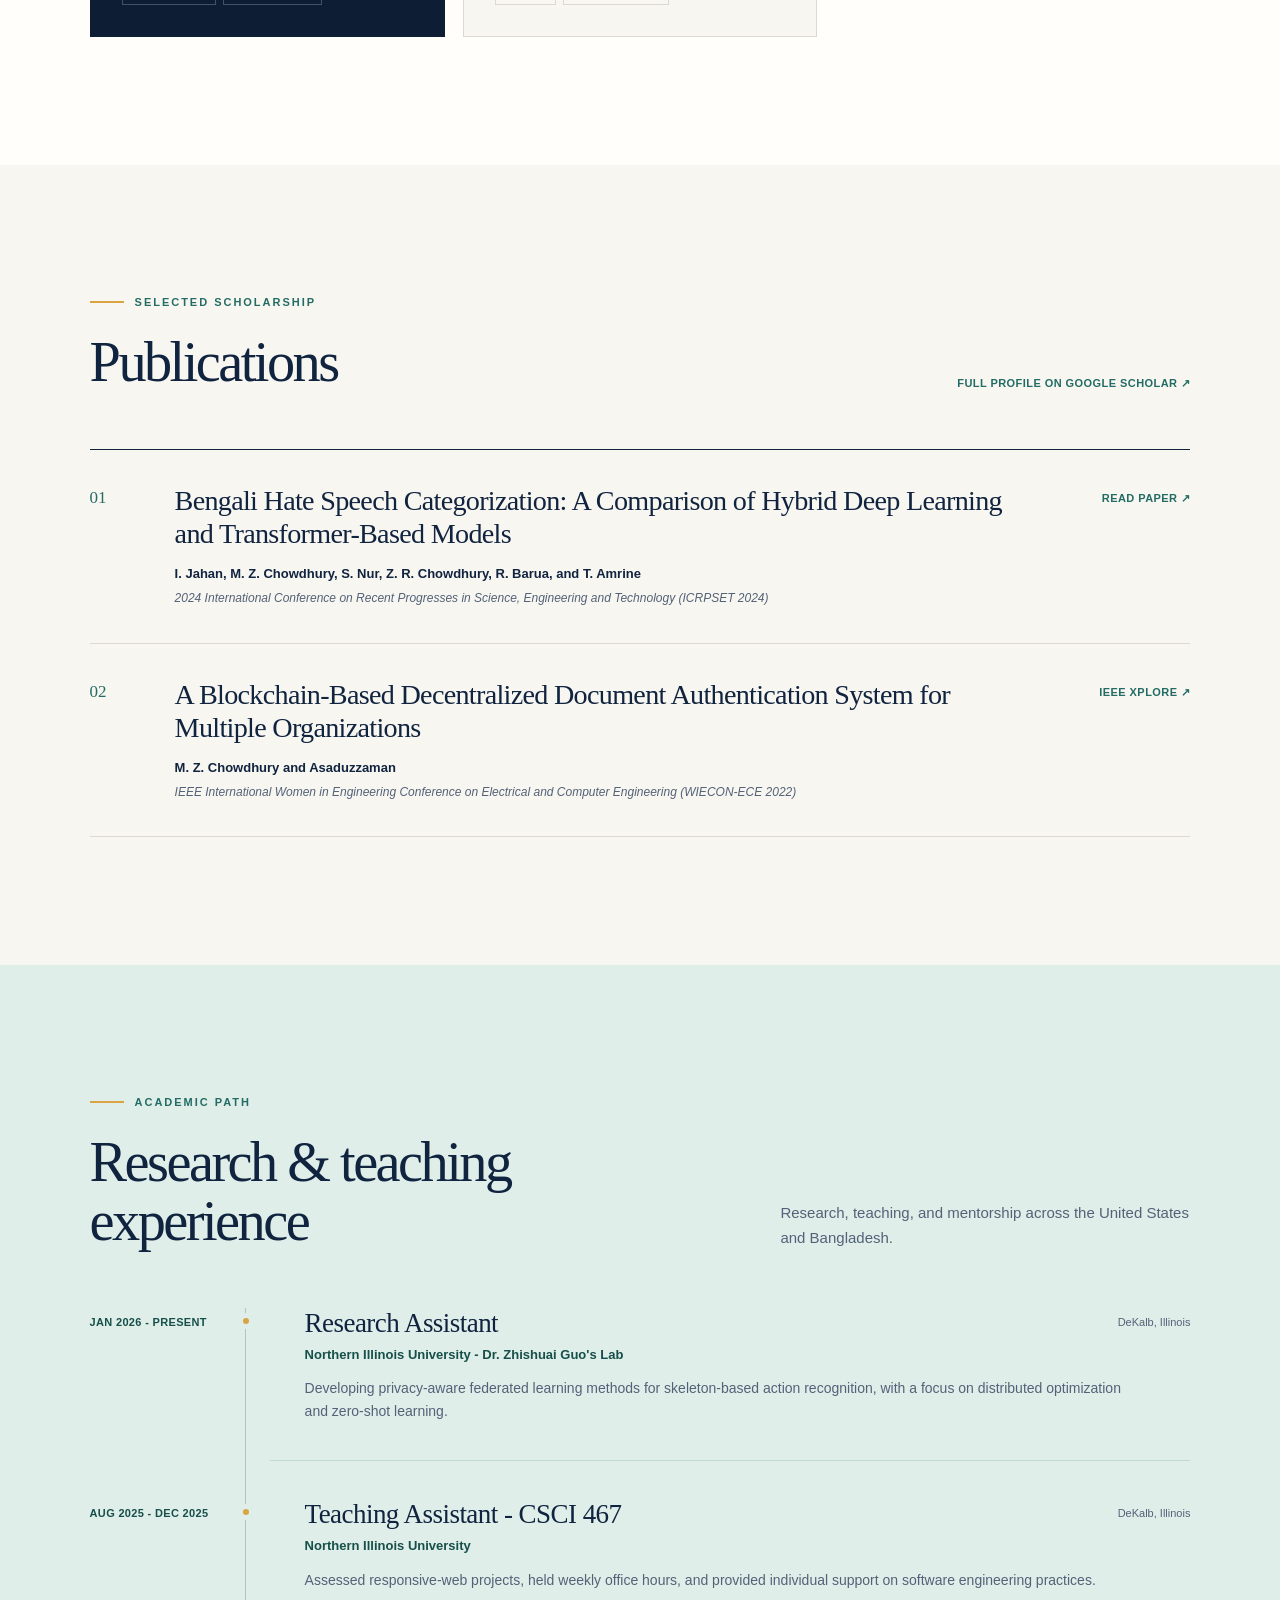
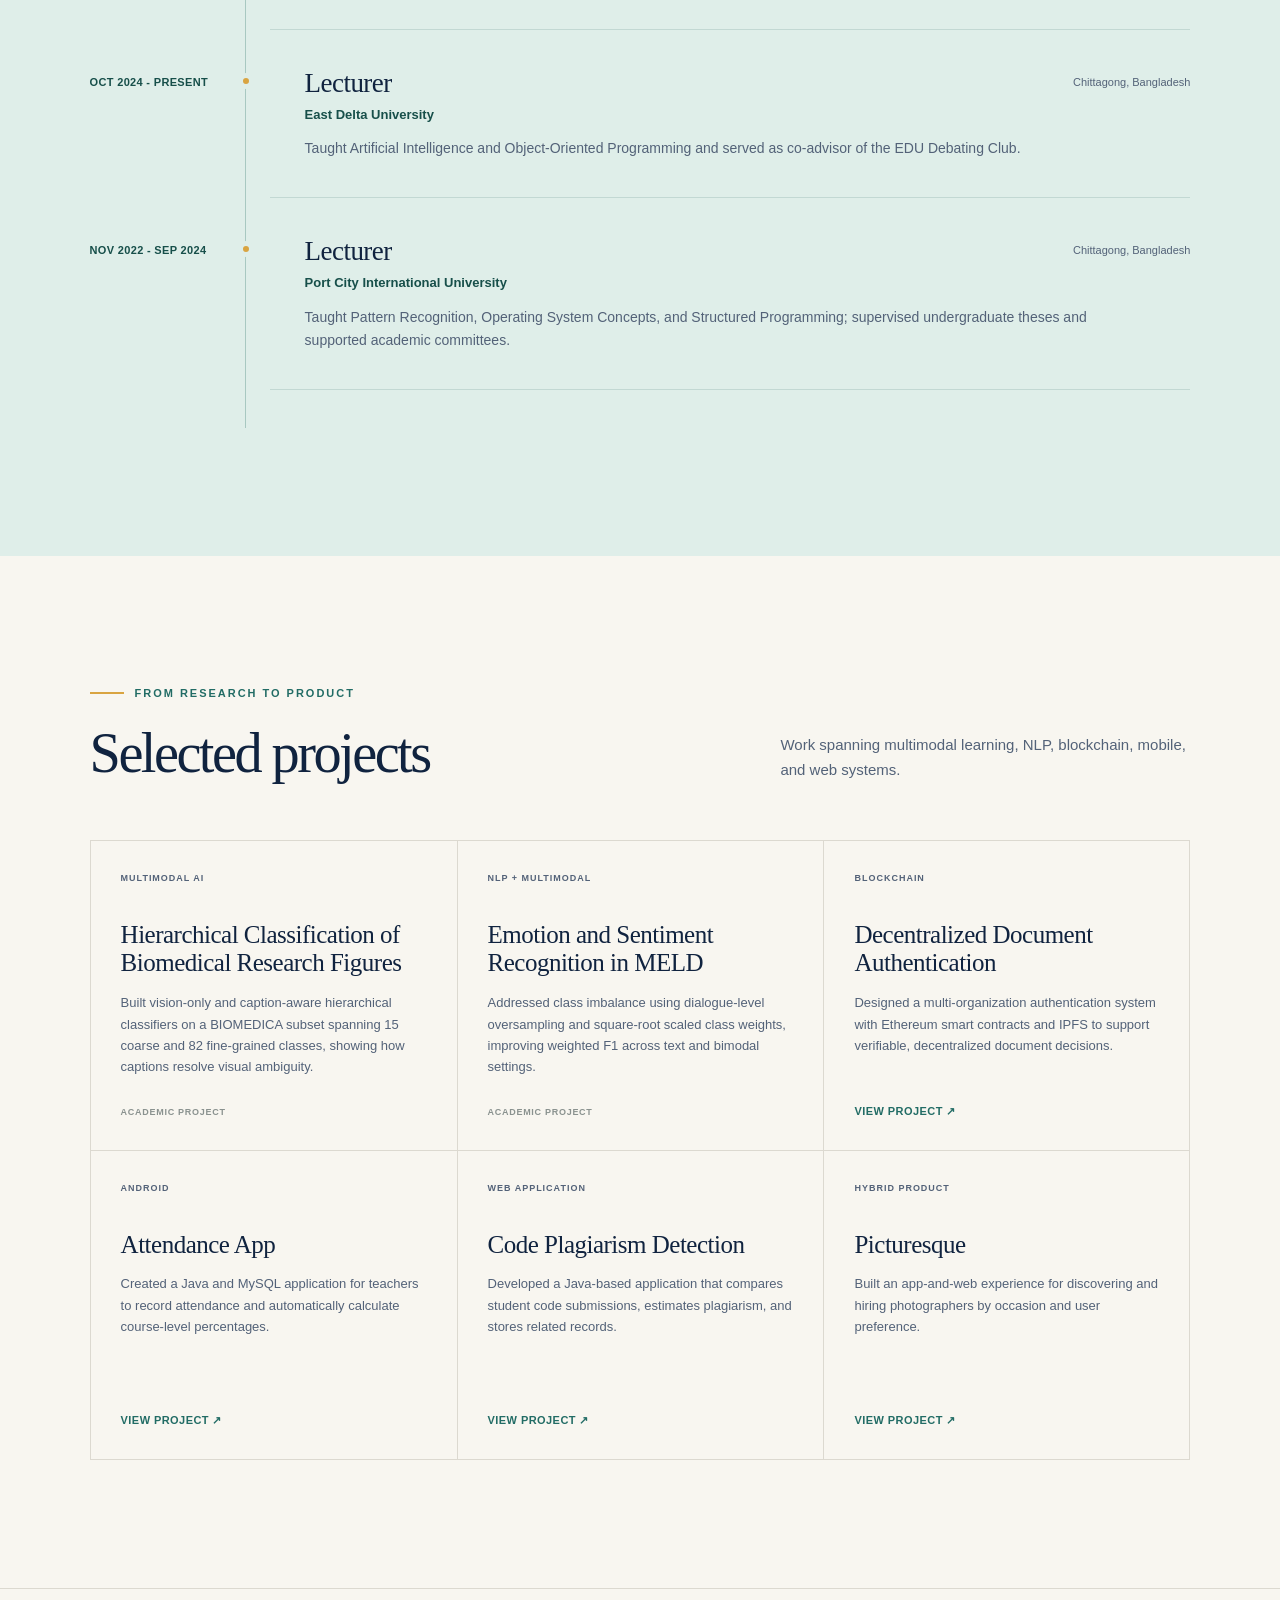
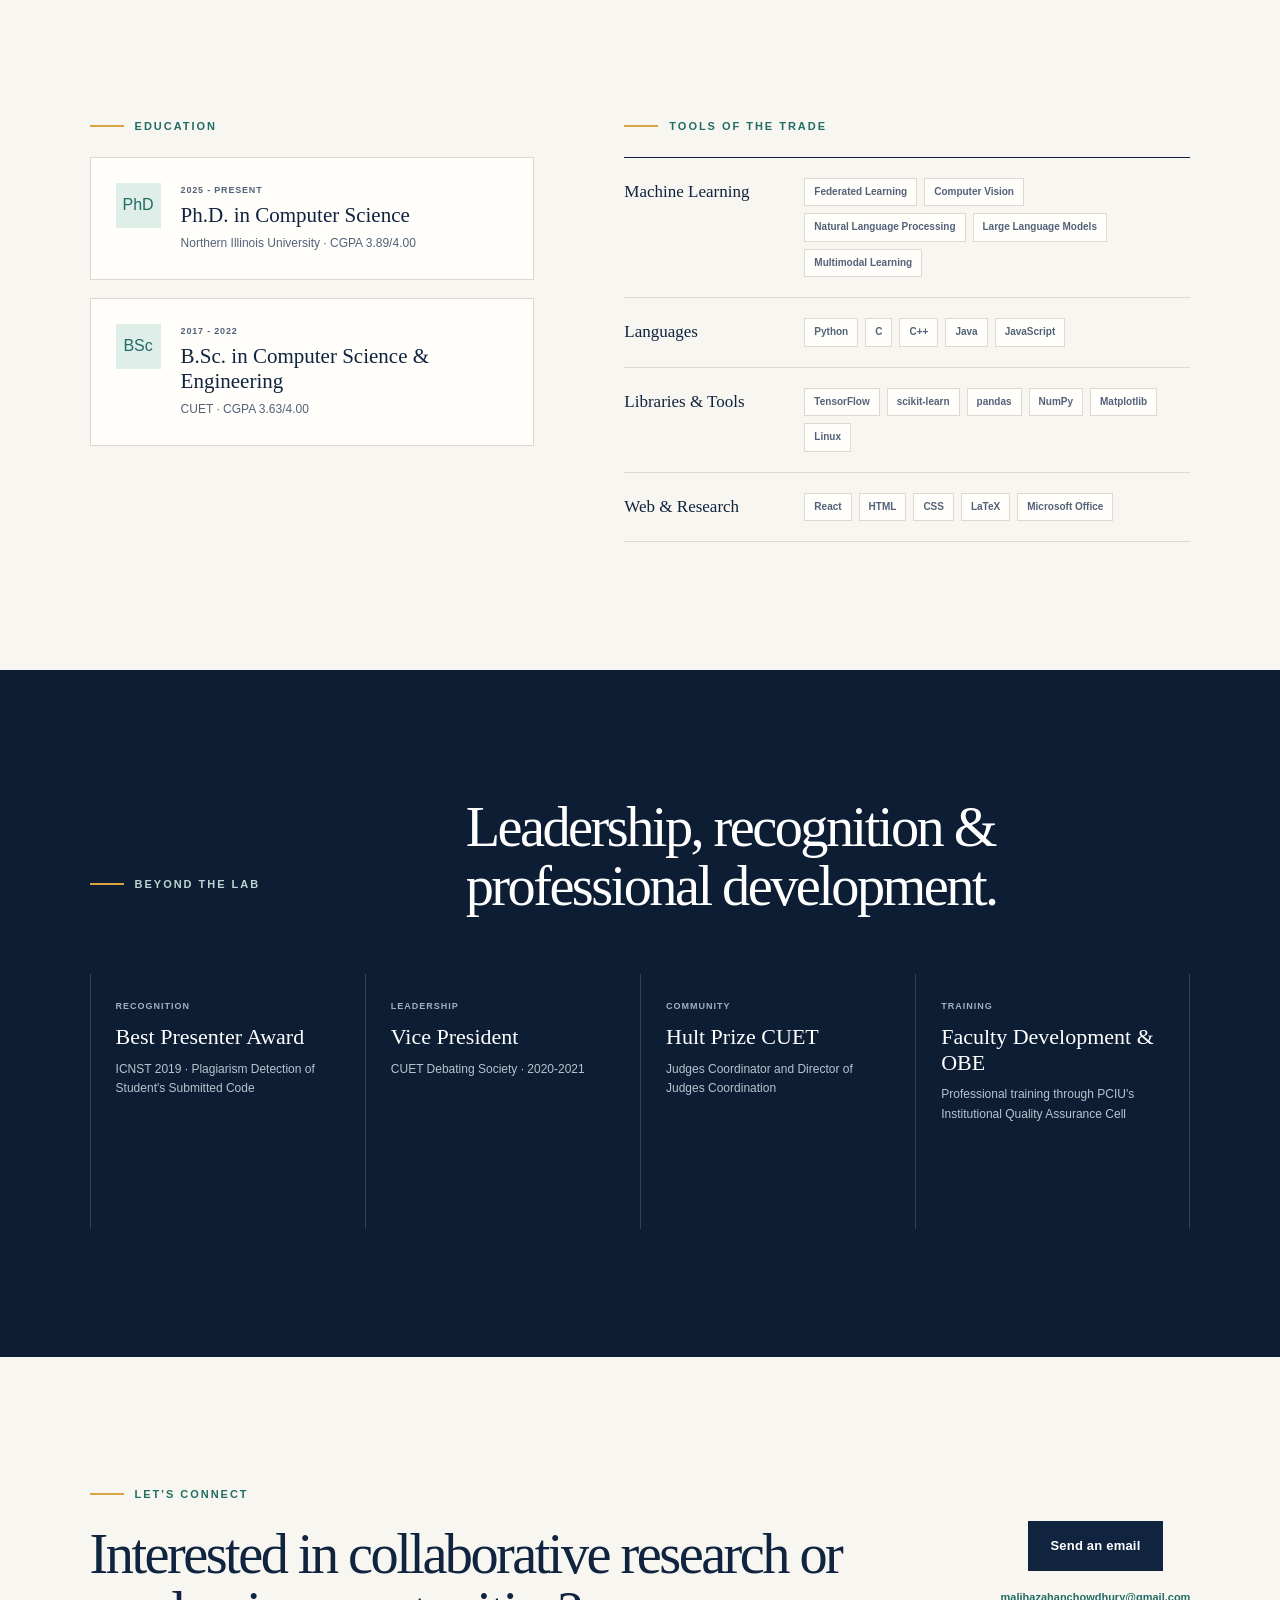
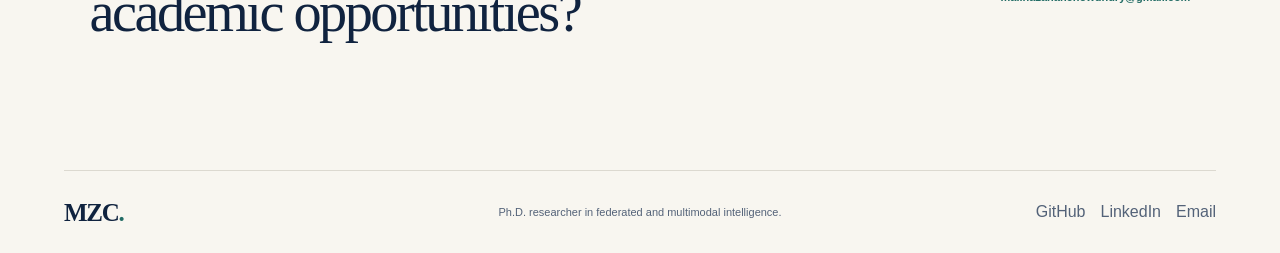
==== commit 885e6c62: "Update index.html" ====
--- a/index.html
+++ b/index.html
@@ -96,7 +96,7 @@
             </p>
             <div class="card-tags"><span>FedAvg</span><span>Non-IID clients</span></div>
           </article>
-          <article class="work-card">
+          <!-- <article class="work-card">
             <div class="card-index">03</div>
             <h3>Communication-aware optimization</h3>
             <p>
@@ -104,7 +104,7 @@
               to improve accuracy under heterogeneous client distributions.
             </p>
             <div class="card-tags"><span>Calibration</span><span>Macro alignment</span></div>
-          </article>
+          </article> -->
         </div>
       </section>
 
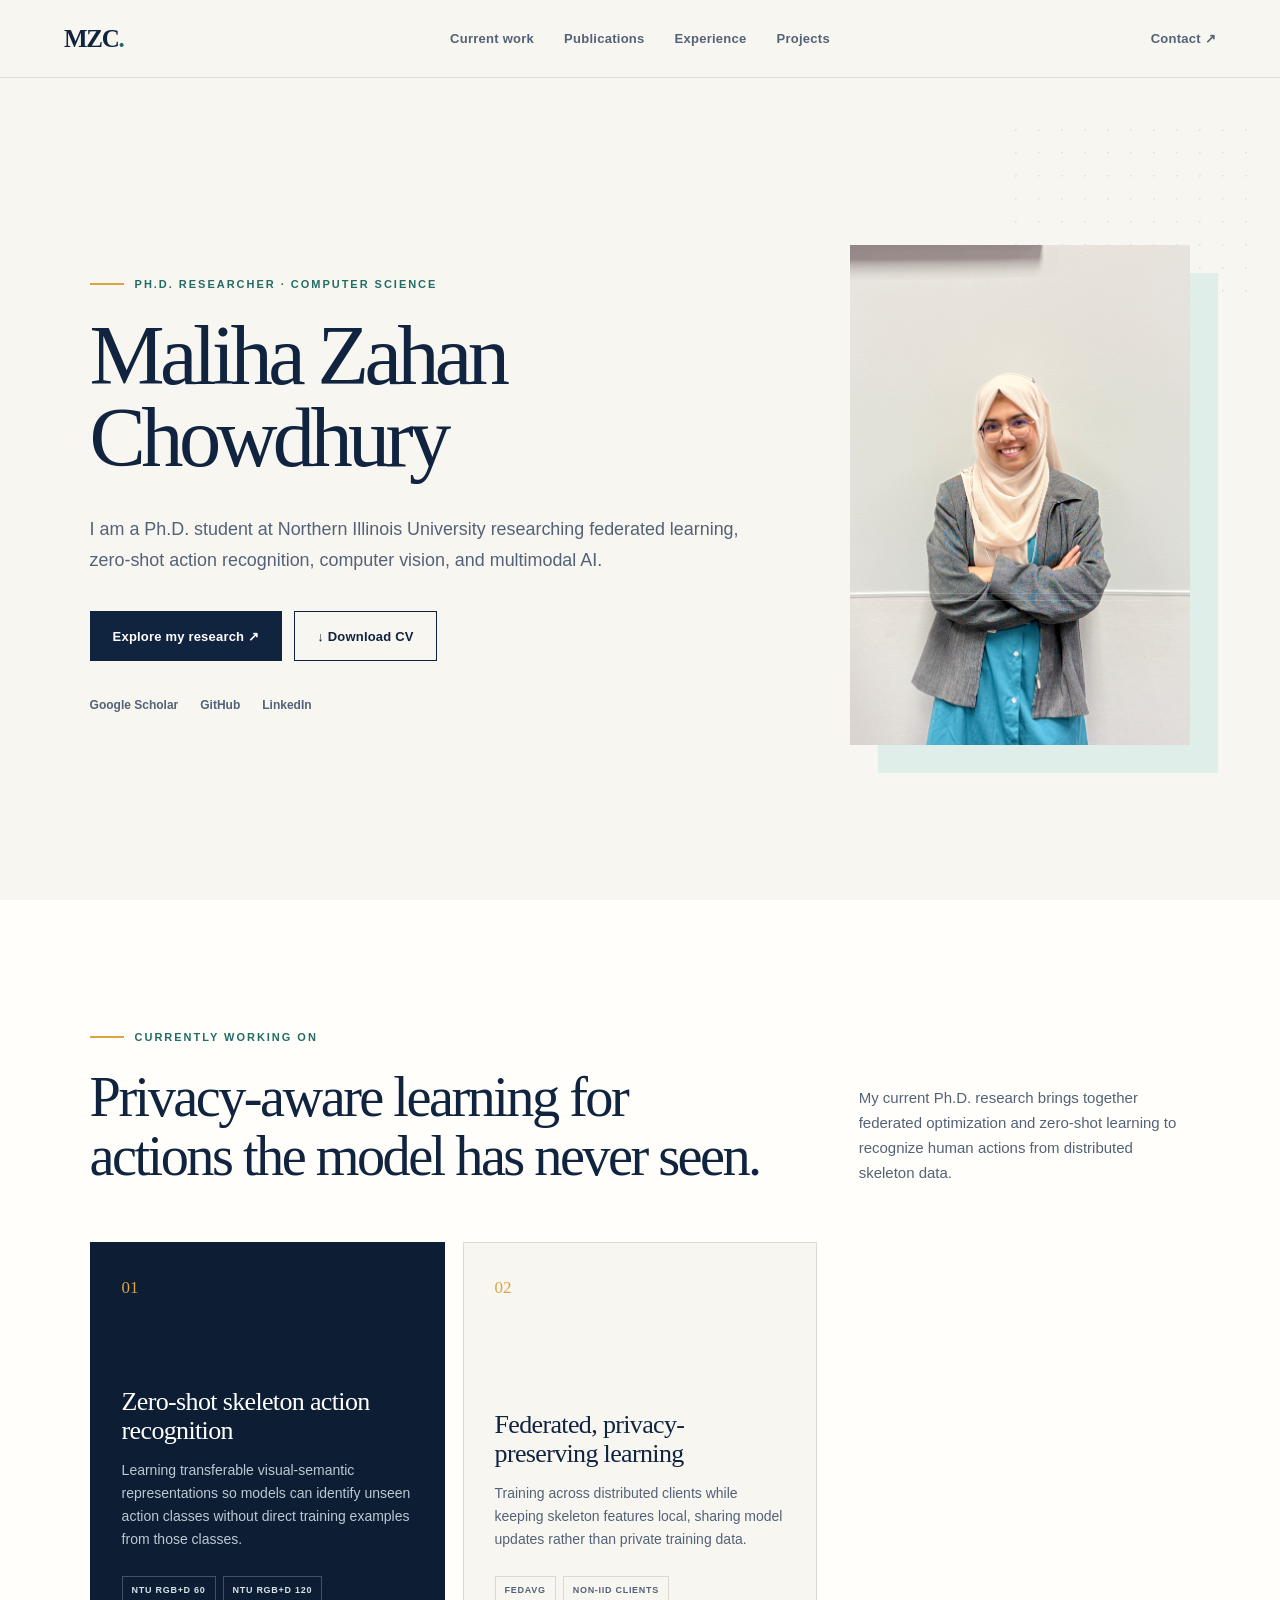
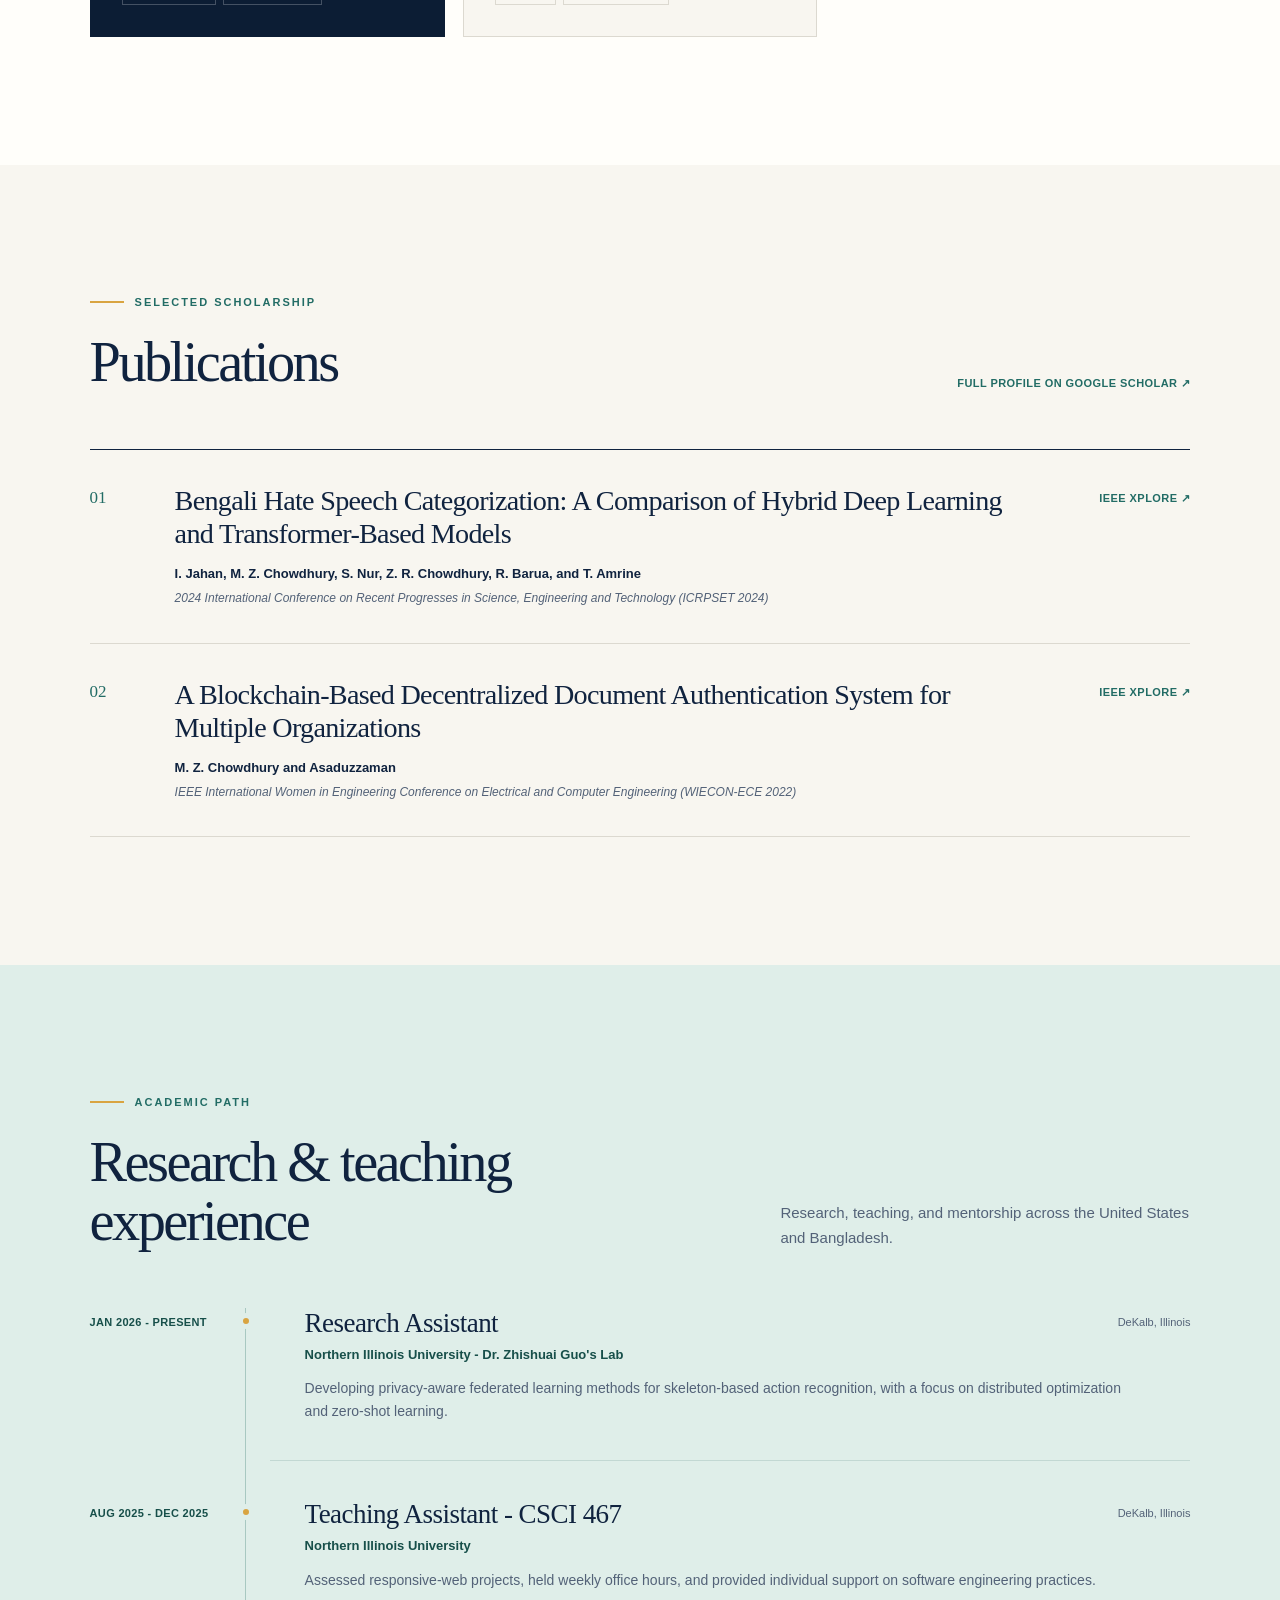
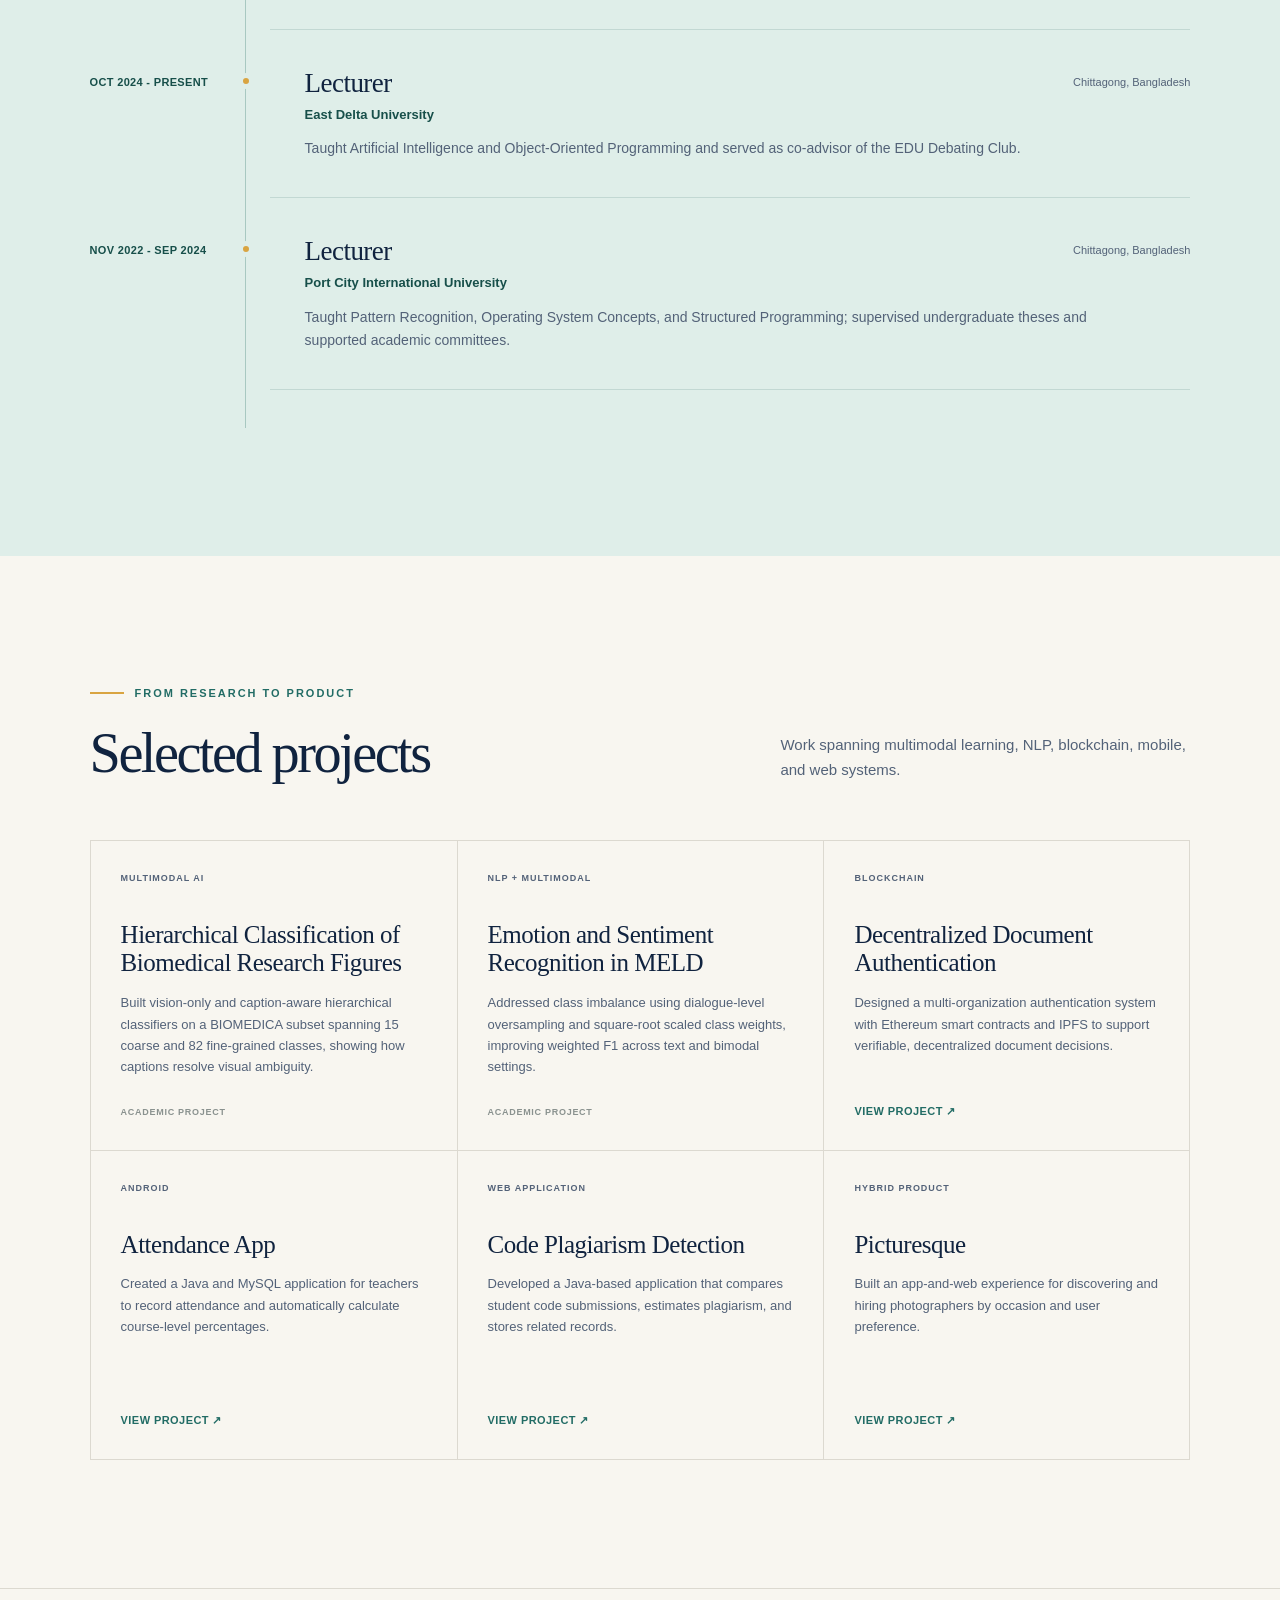
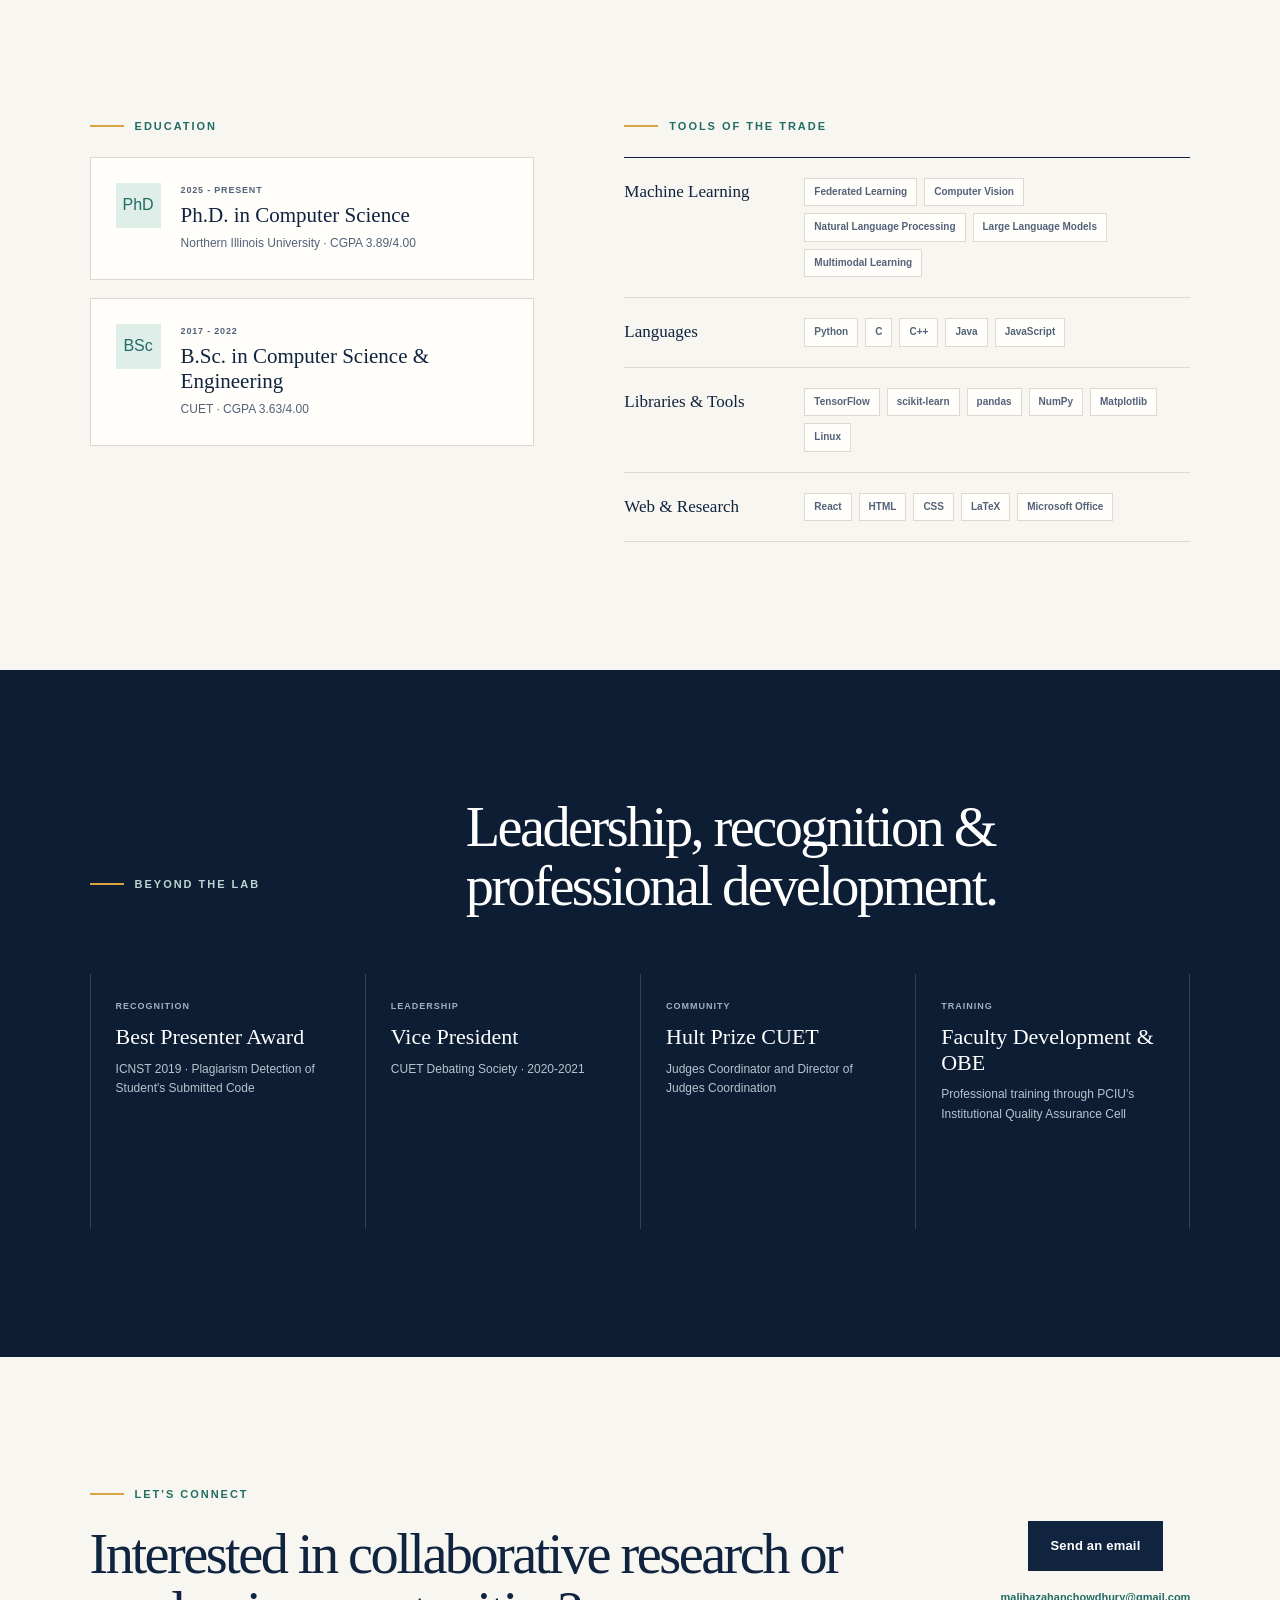
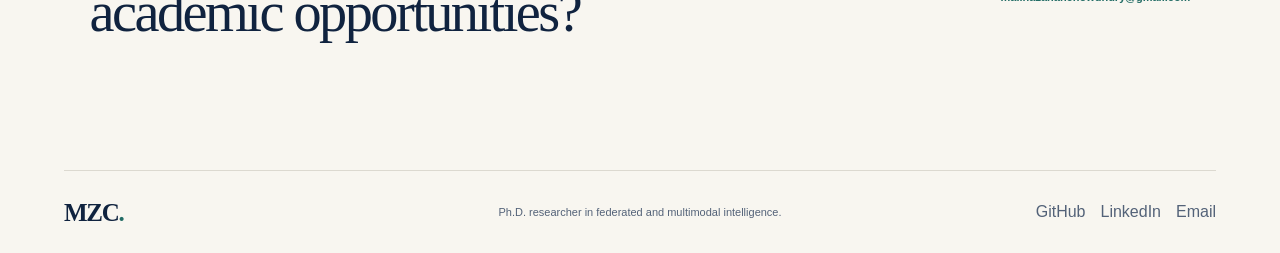
==== commit acfbbf64: "Update index.html" ====
--- a/index.html
+++ b/index.html
@@ -124,7 +124,7 @@
               <p class="authors">I. Jahan, M. Z. Chowdhury, S. Nur, Z. R. Chowdhury, R. Barua, and T. Amrine</p>
               <p class="venue">2024 International Conference on Recent Progresses in Science, Engineering and Technology (ICRPSET 2024)</p>
             </div>
-            <a class="external-link" href="https://ieeexplore.ieee.org/abstract/document/10955953" target="_blank" rel="noreferrer">Read paper ↗</a>
+            <a class="external-link" href="https://ieeexplore.ieee.org/abstract/document/10955953" target="_blank" rel="noreferrer">IEEE Xplore ↗</a>
           </article>
           <article class="publication-item">
             <span class="publication-number">02</span>
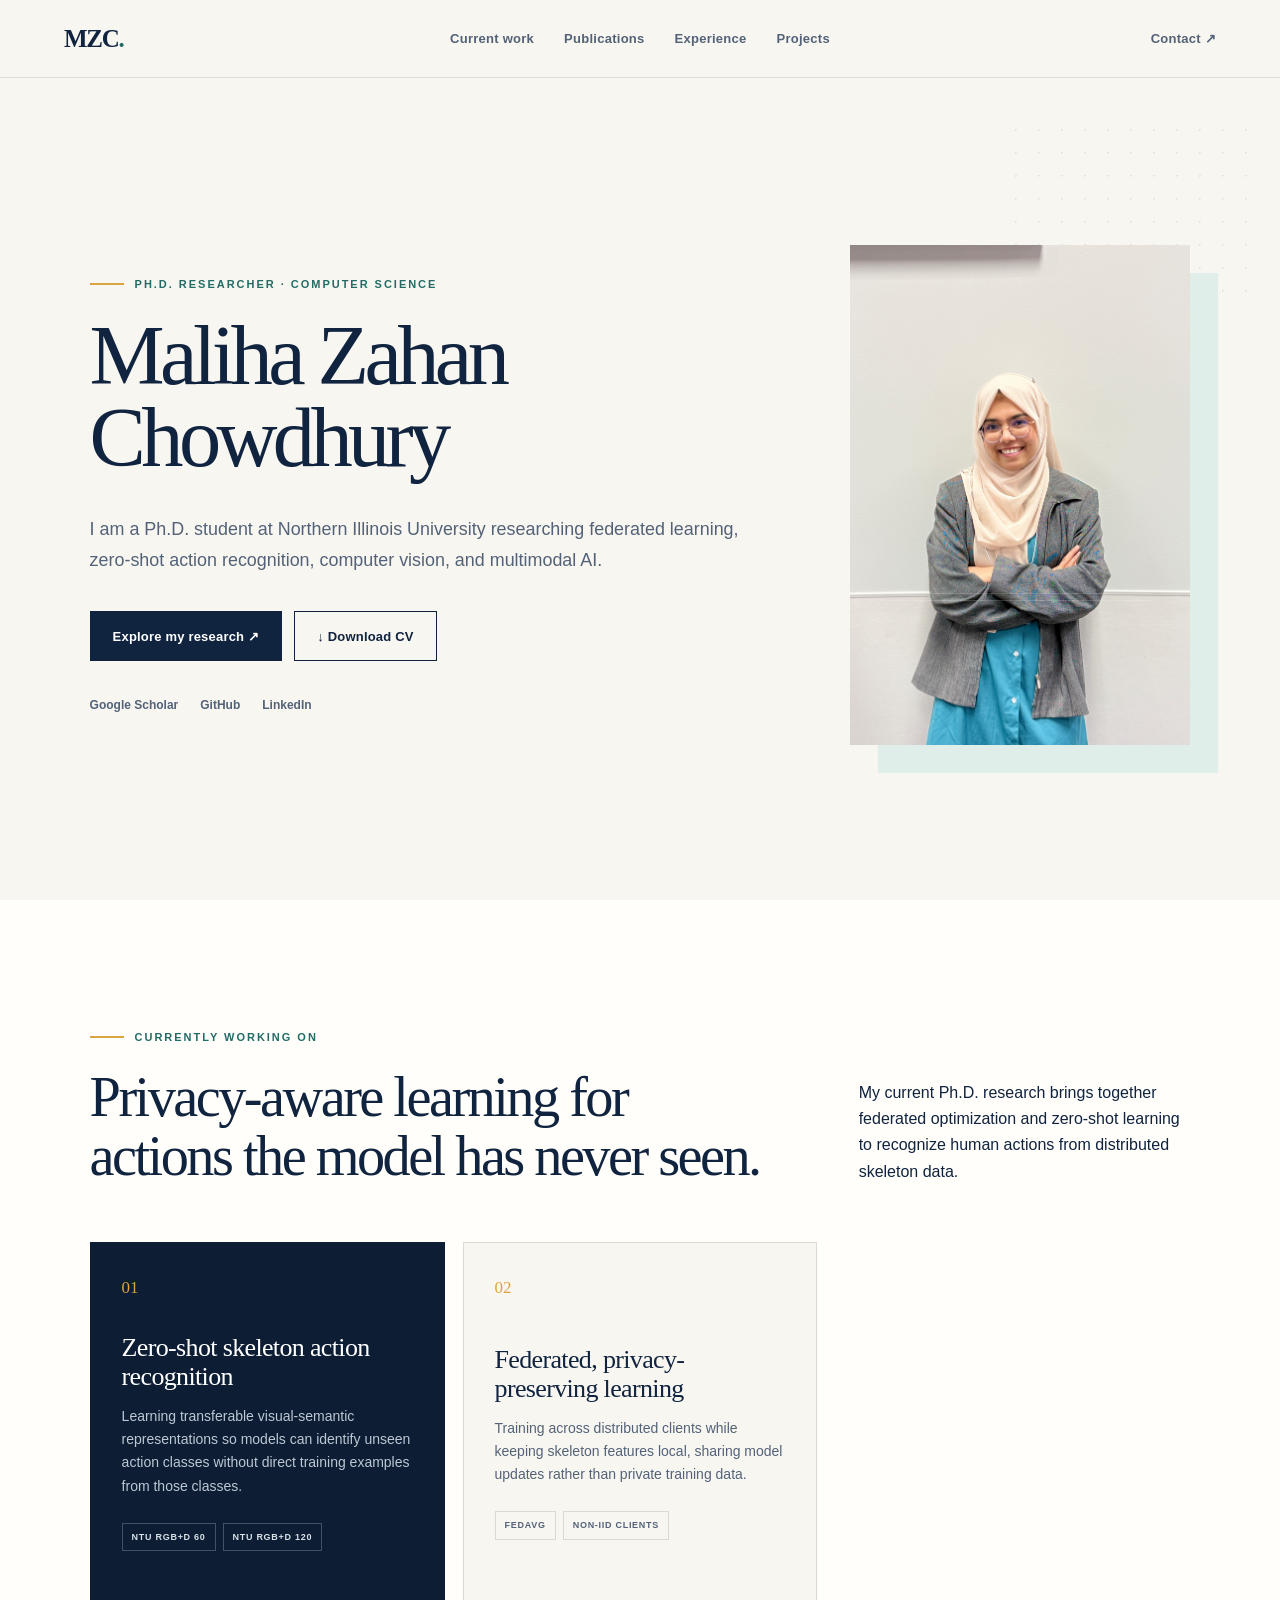
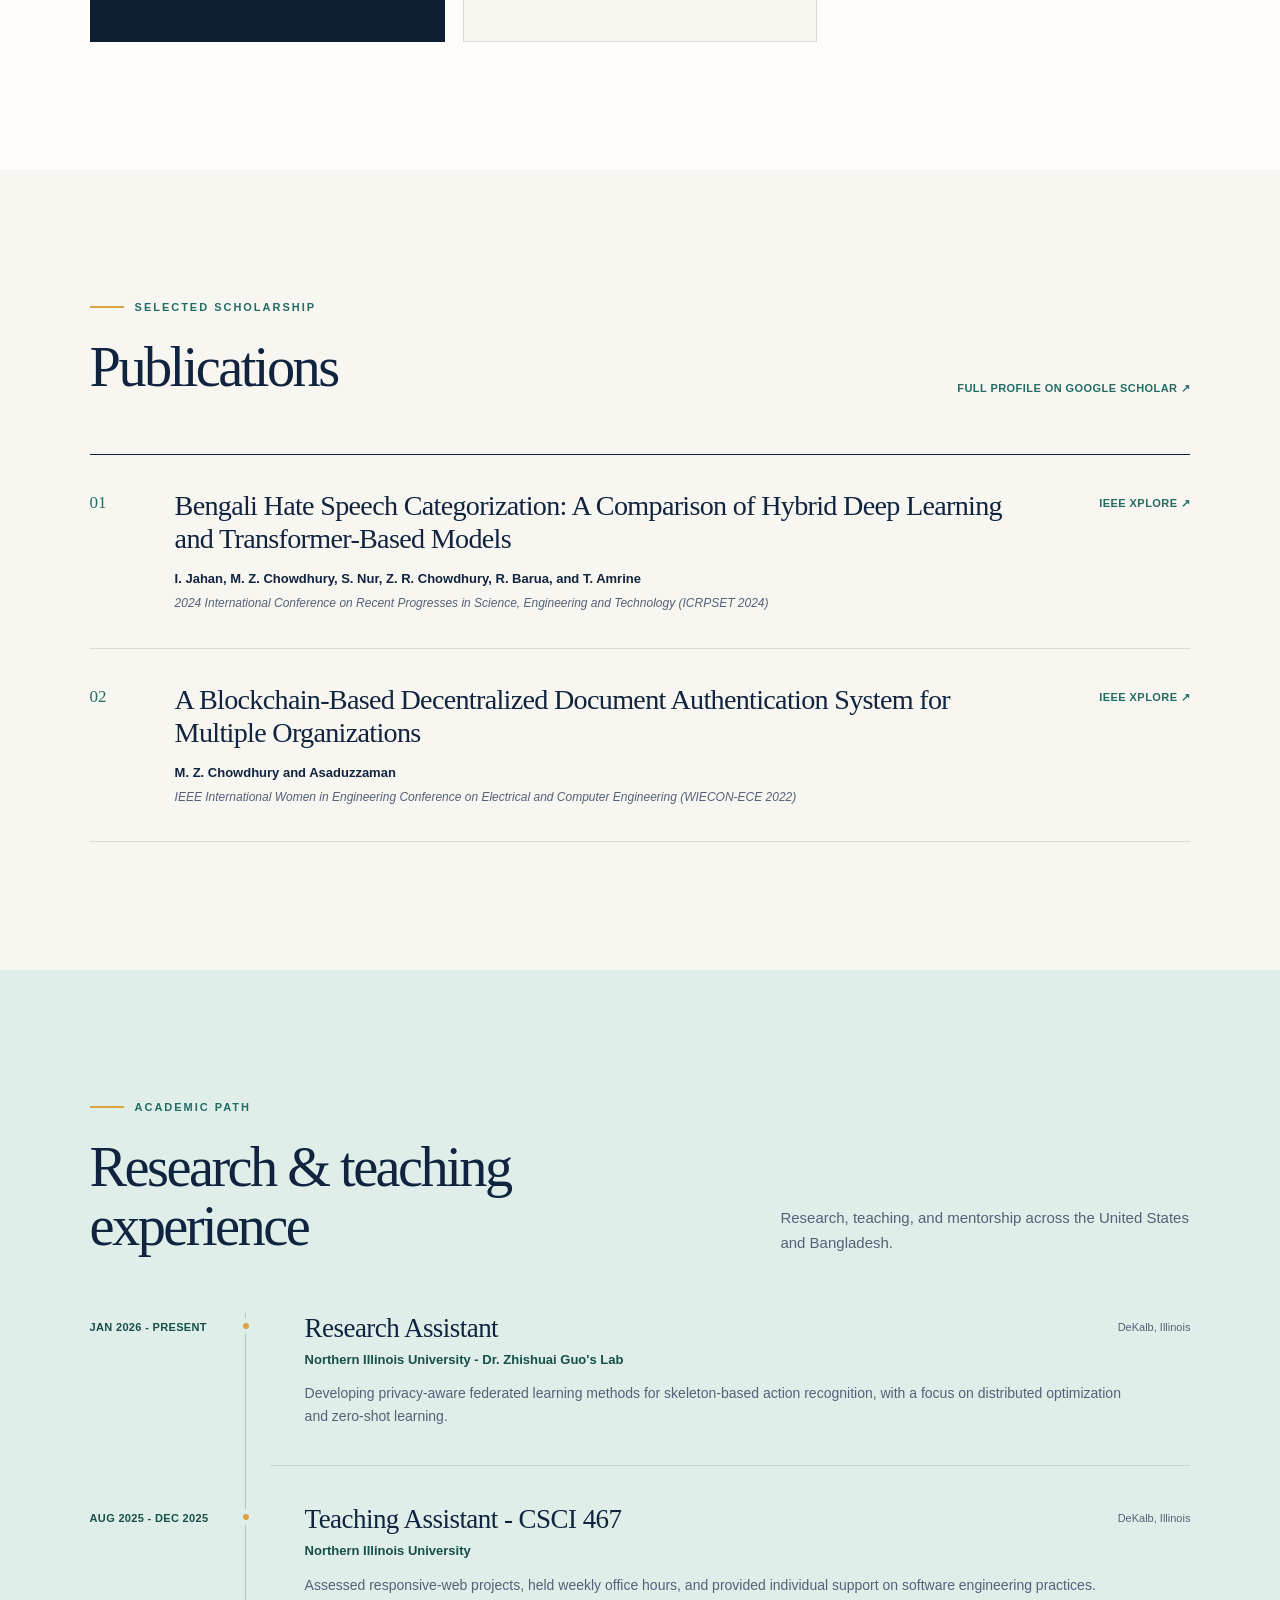
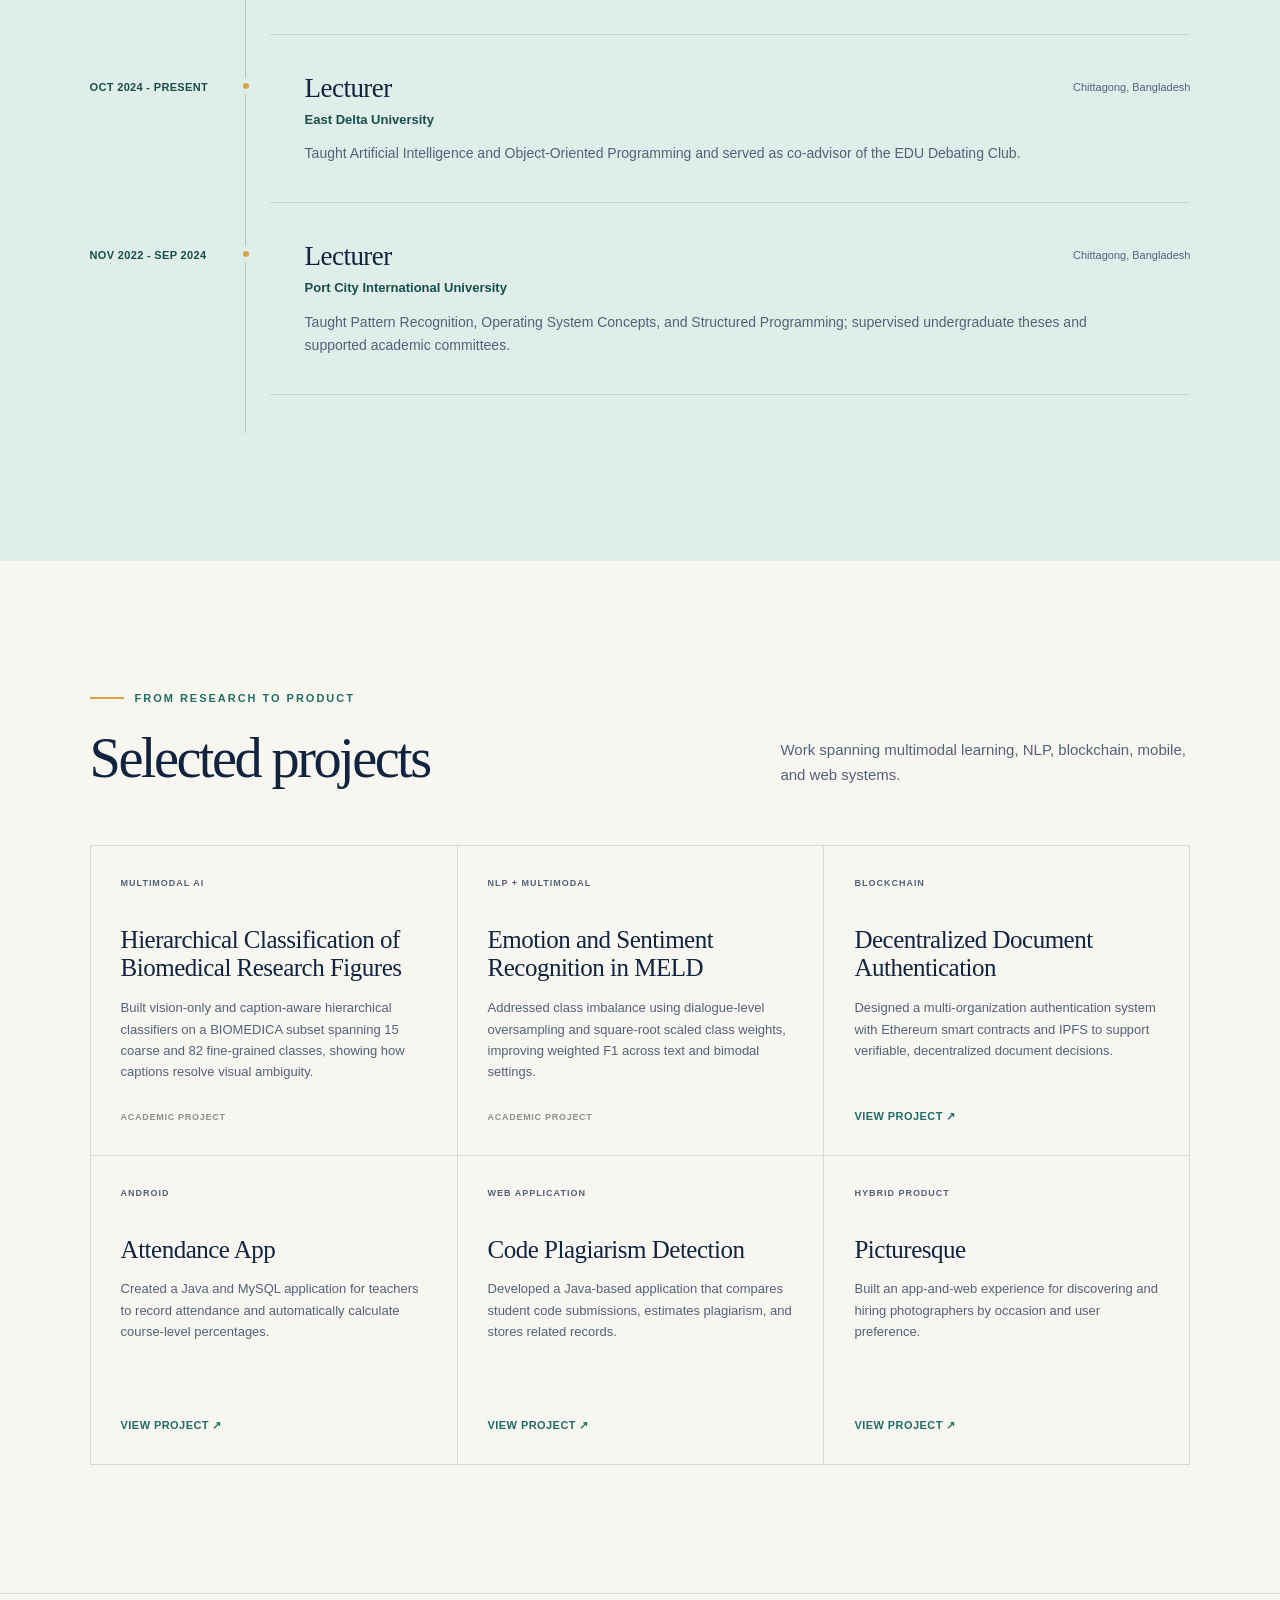
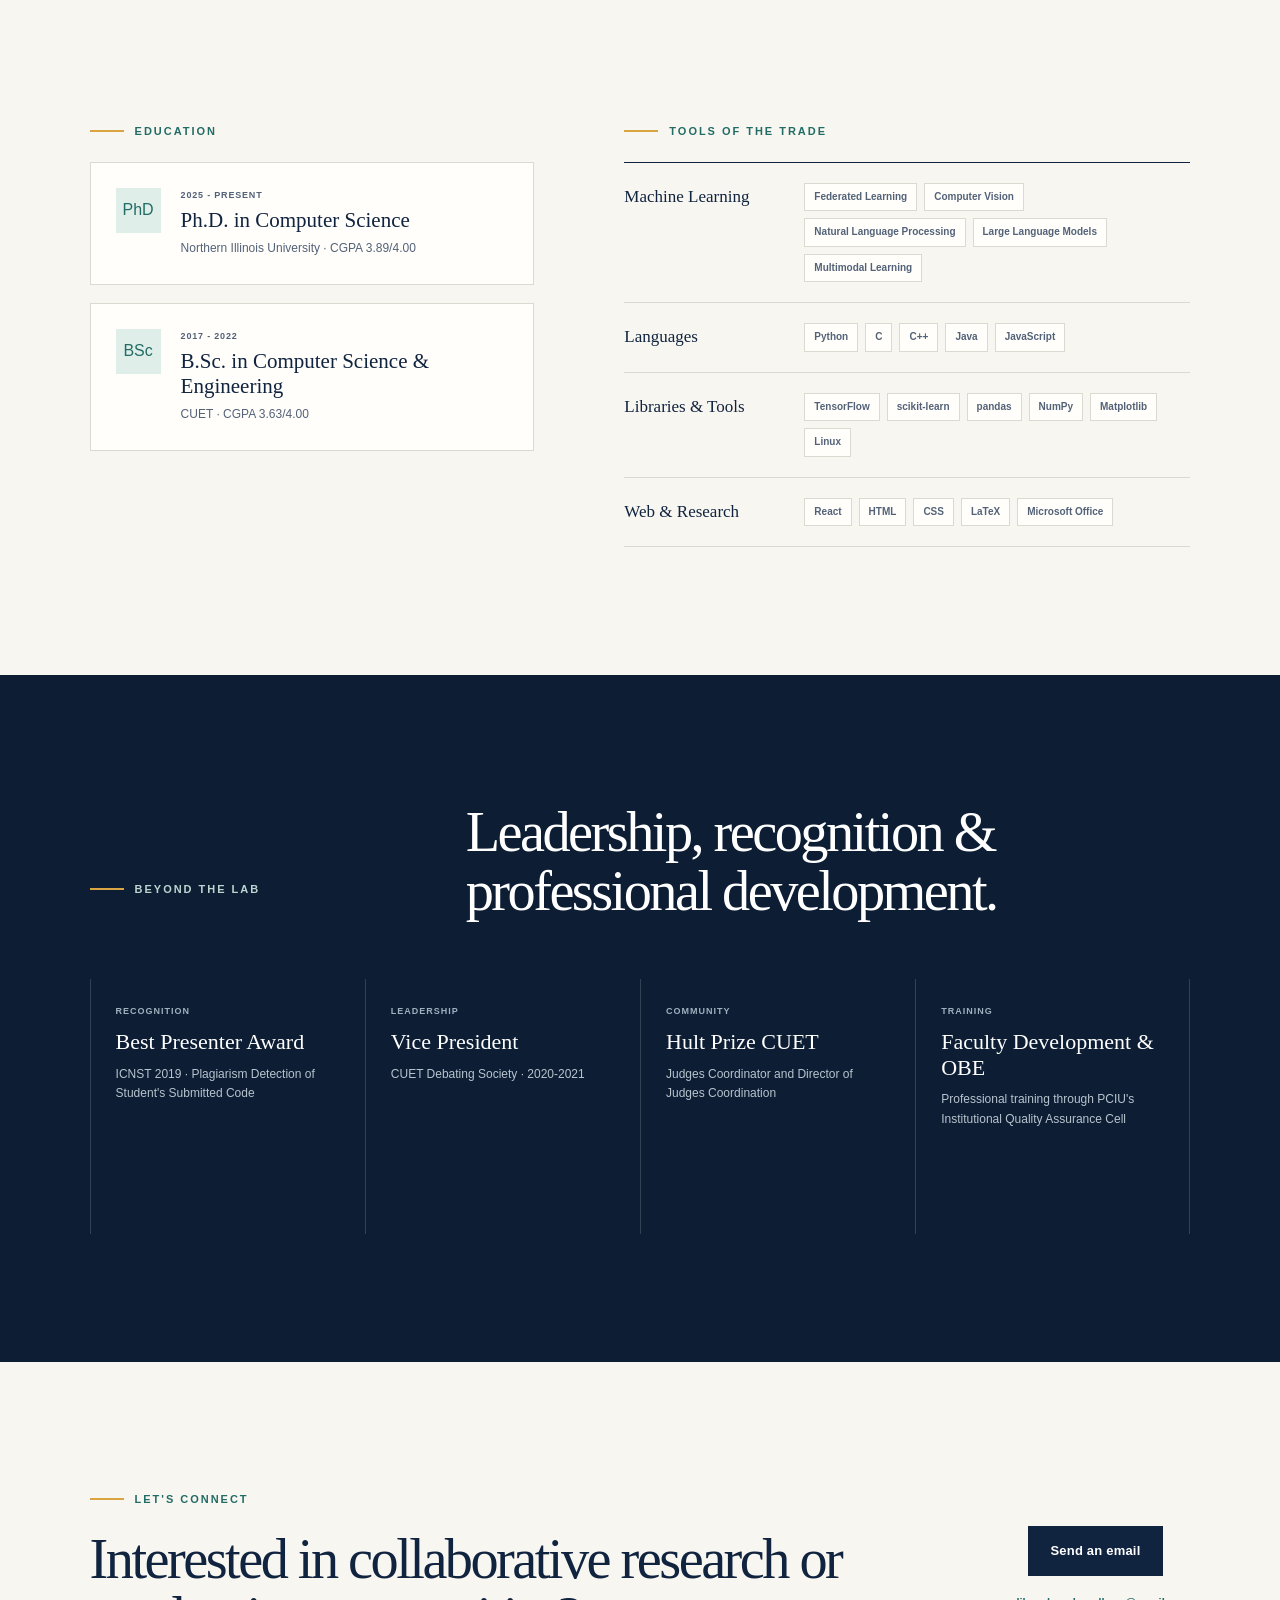
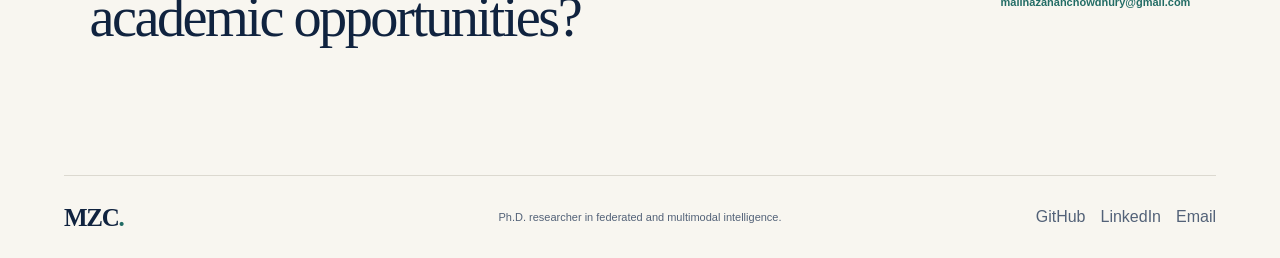
==== commit fd68ec6d: "Update index.html" ====
--- a/index.html
+++ b/index.html
@@ -72,10 +72,12 @@
             <p class="eyebrow"><span></span> Currently working on</p>
             <h2>Privacy-aware learning for actions the model has never seen.</h2>
           </div>
-          <p>
-            My current Ph.D. research brings together federated optimization and
-            zero-shot learning to recognize human actions from distributed skeleton data.
-          </p>
+          <div>
+            <p>
+              My current Ph.D. research brings together federated optimization and
+              zero-shot learning to recognize human actions from distributed skeleton data.
+            </p>
+          </div>  
         </div>
         <div class="work-grid">
           <article class="work-card featured-card">
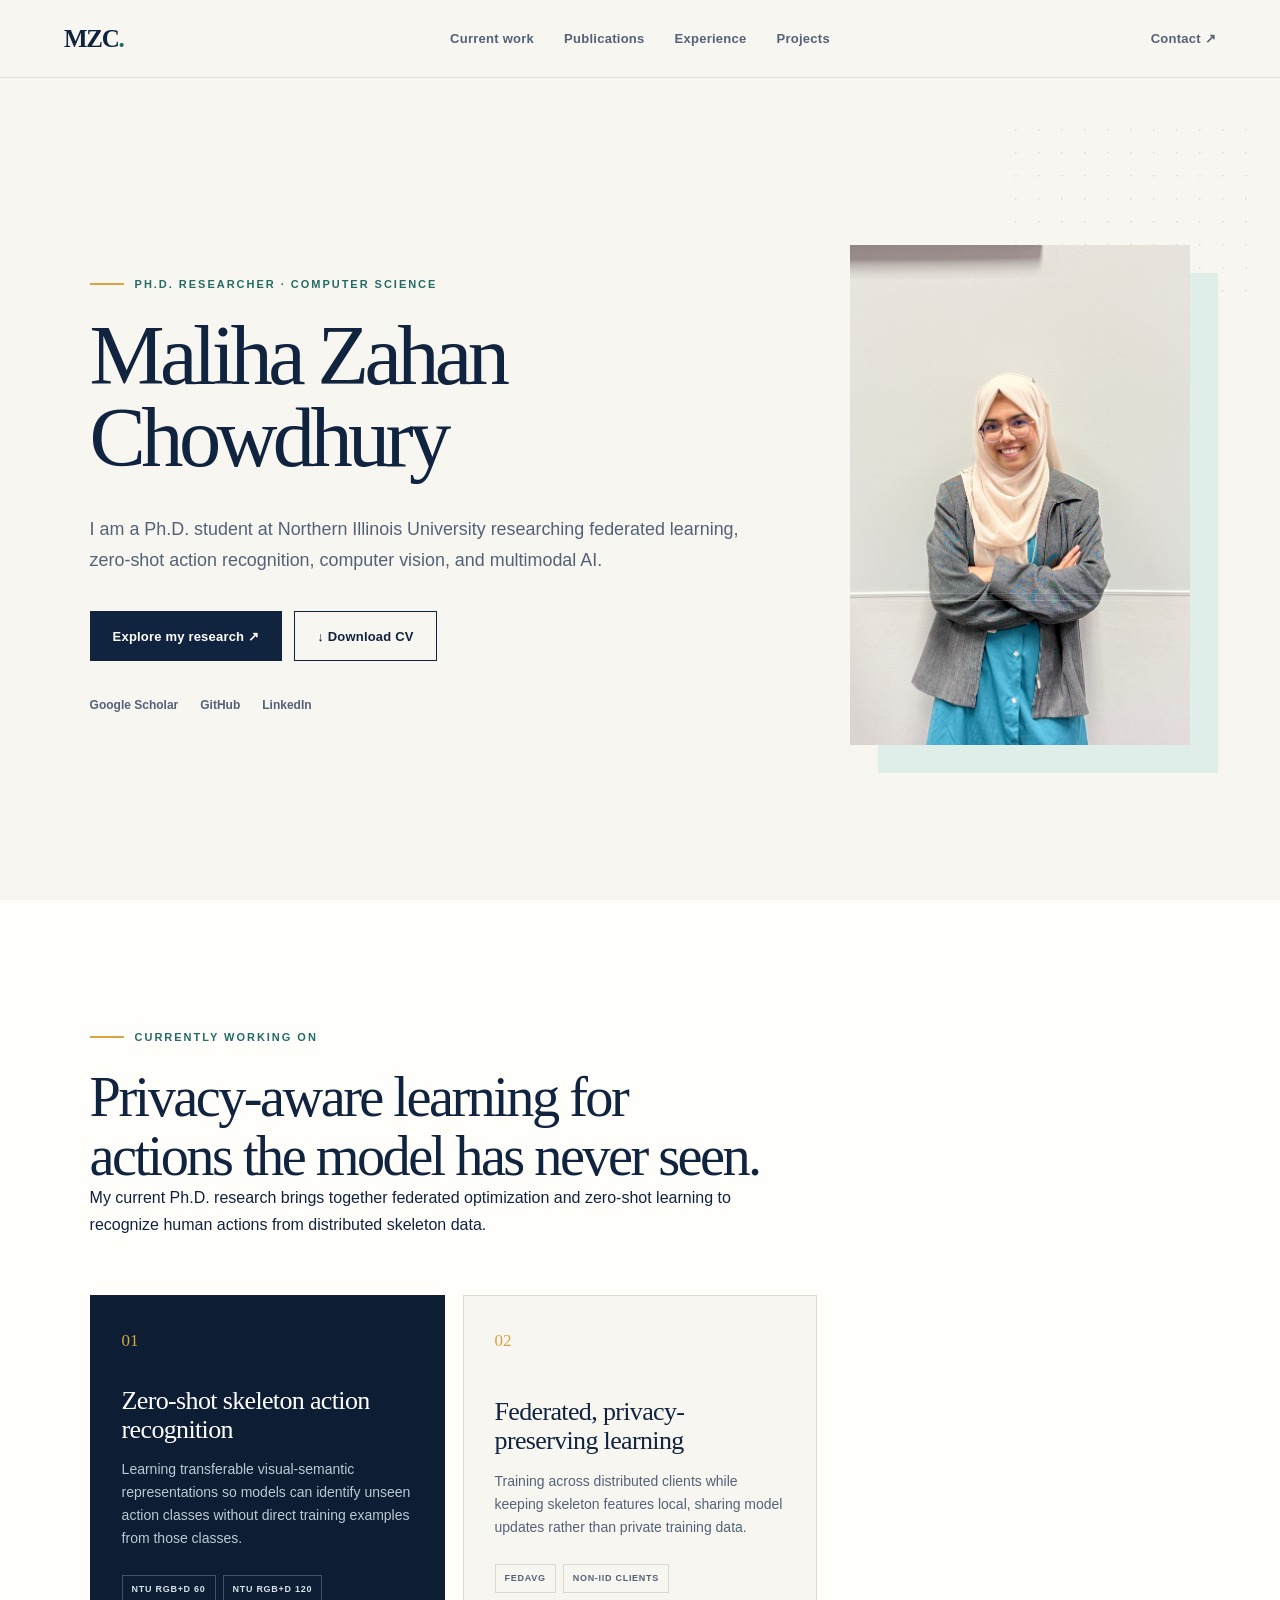
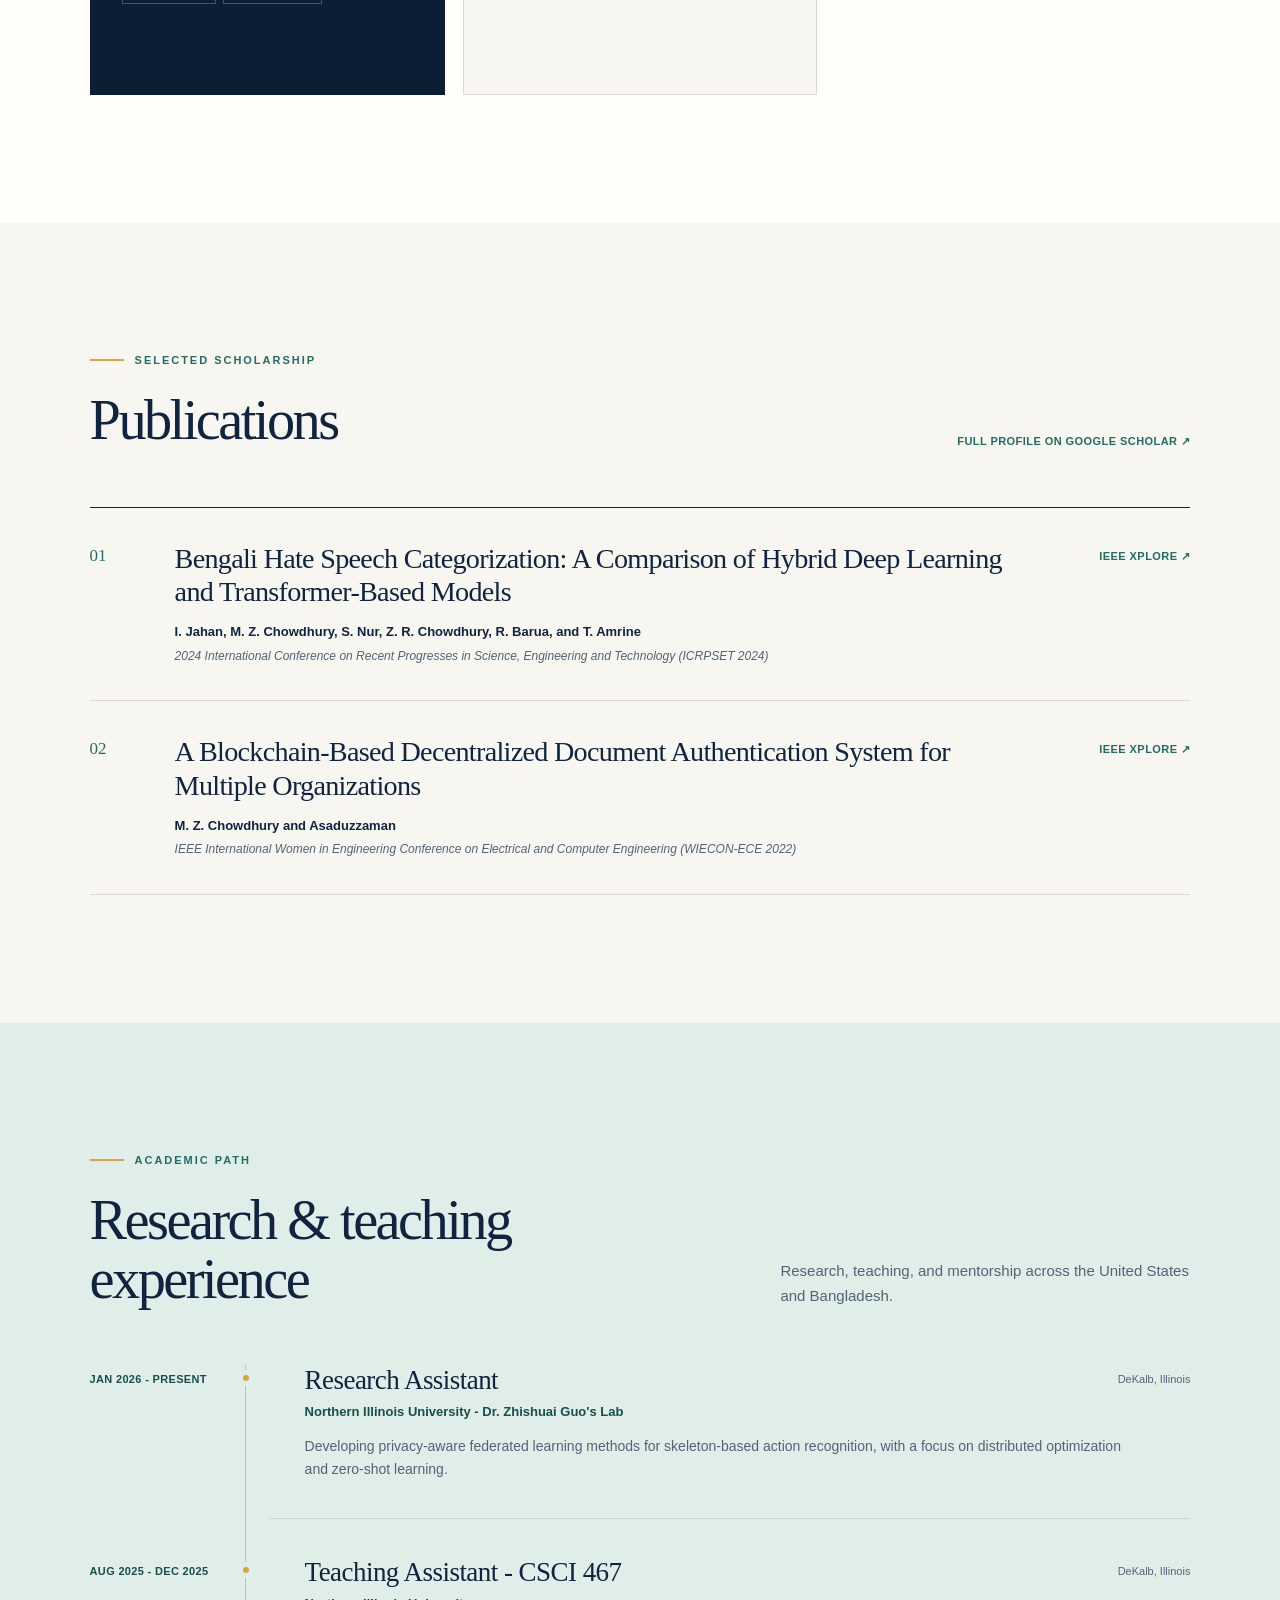
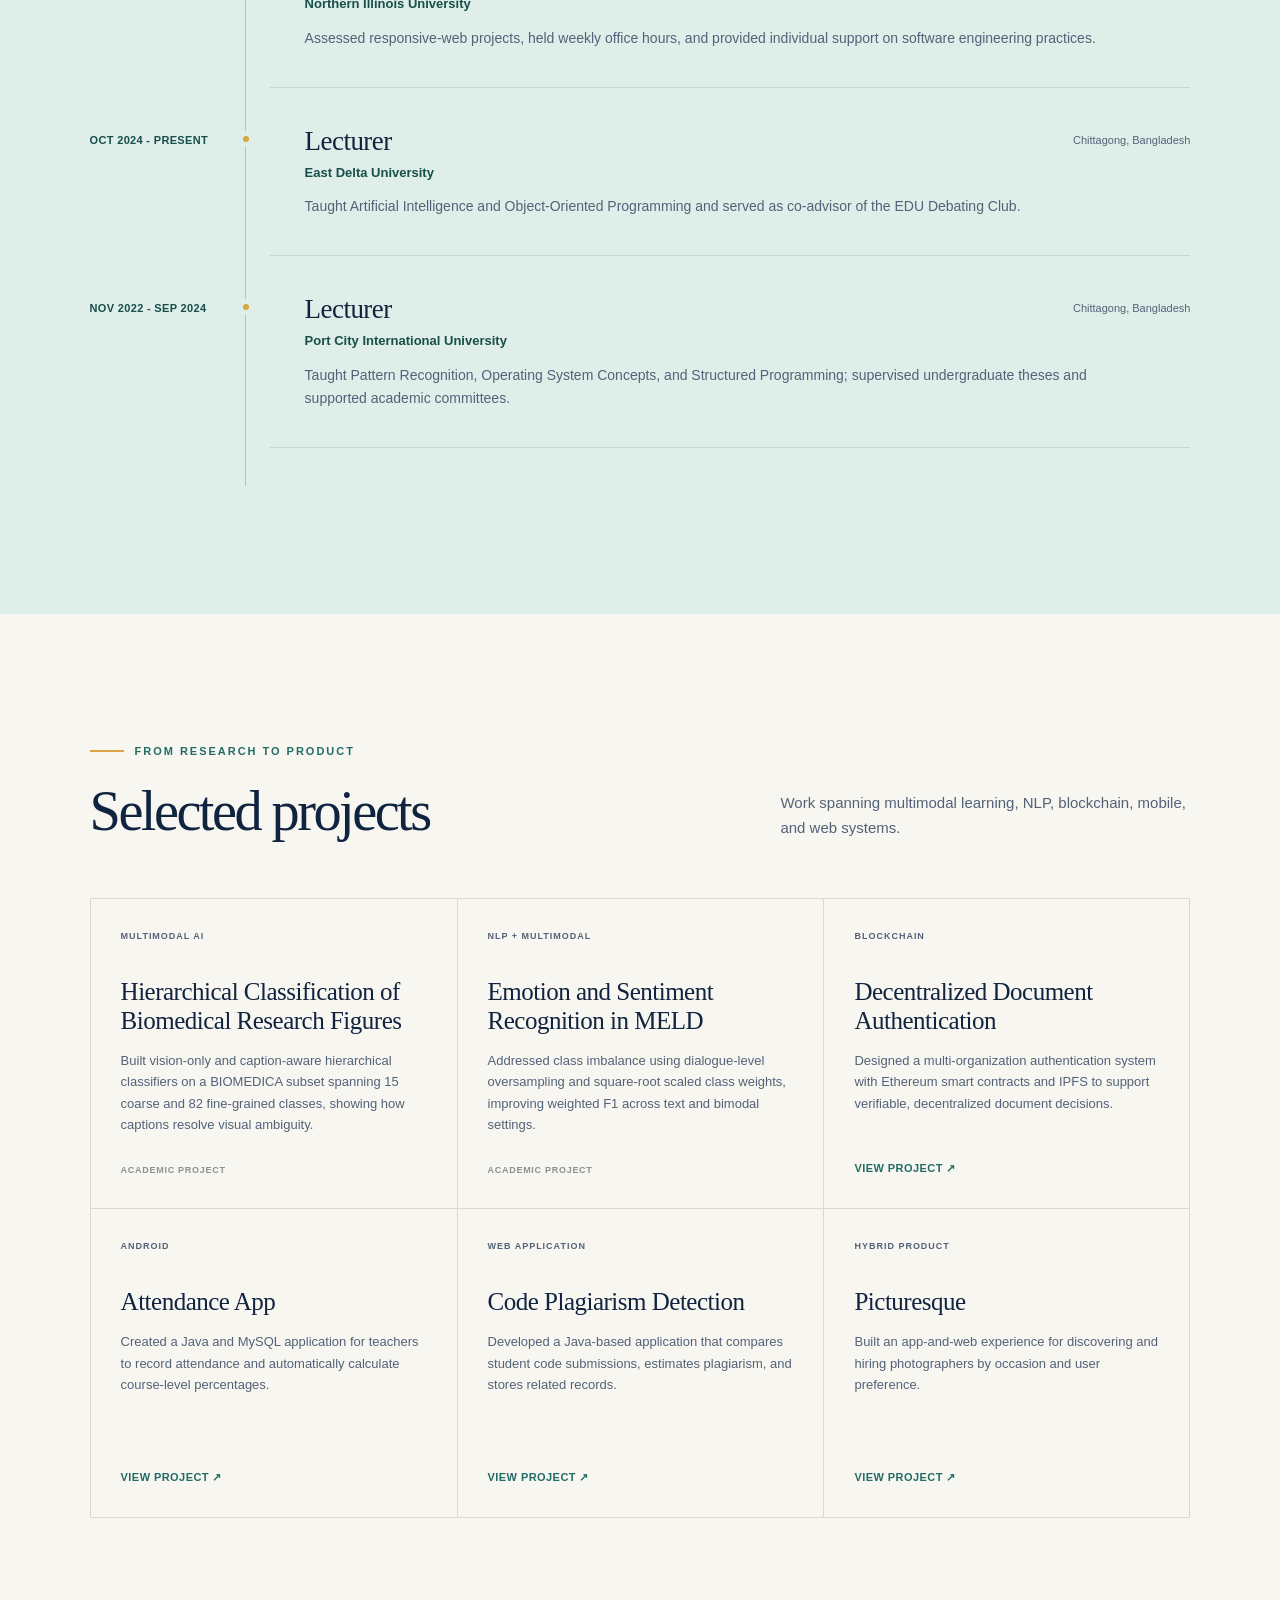
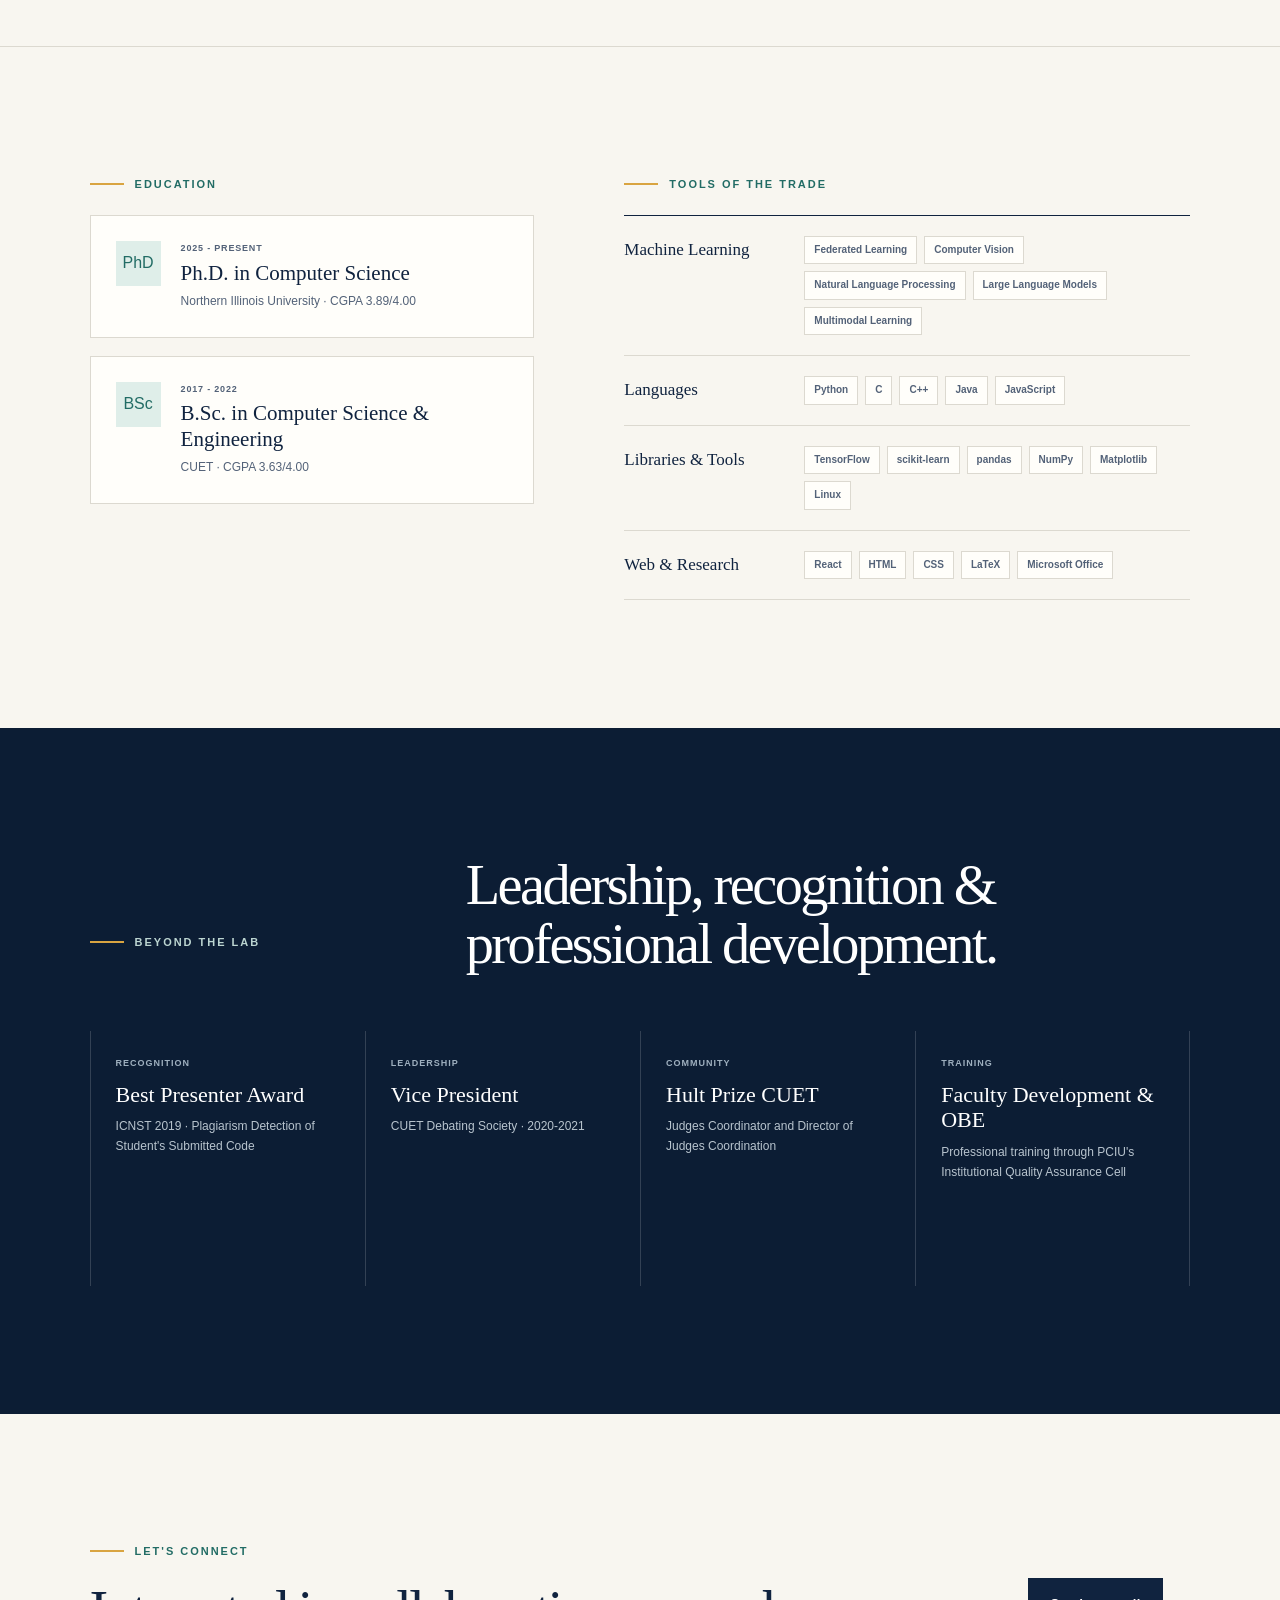
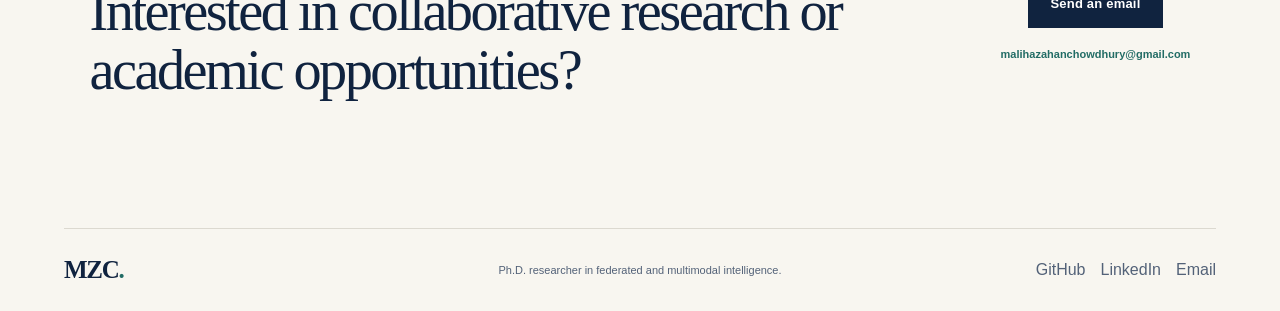
==== commit 658066fe: "Update index.html" ====
--- a/index.html
+++ b/index.html
@@ -71,8 +71,6 @@
           <div>
             <p class="eyebrow"><span></span> Currently working on</p>
             <h2>Privacy-aware learning for actions the model has never seen.</h2>
-          </div>
-          <div>
             <p>
               My current Ph.D. research brings together federated optimization and
               zero-shot learning to recognize human actions from distributed skeleton data.
